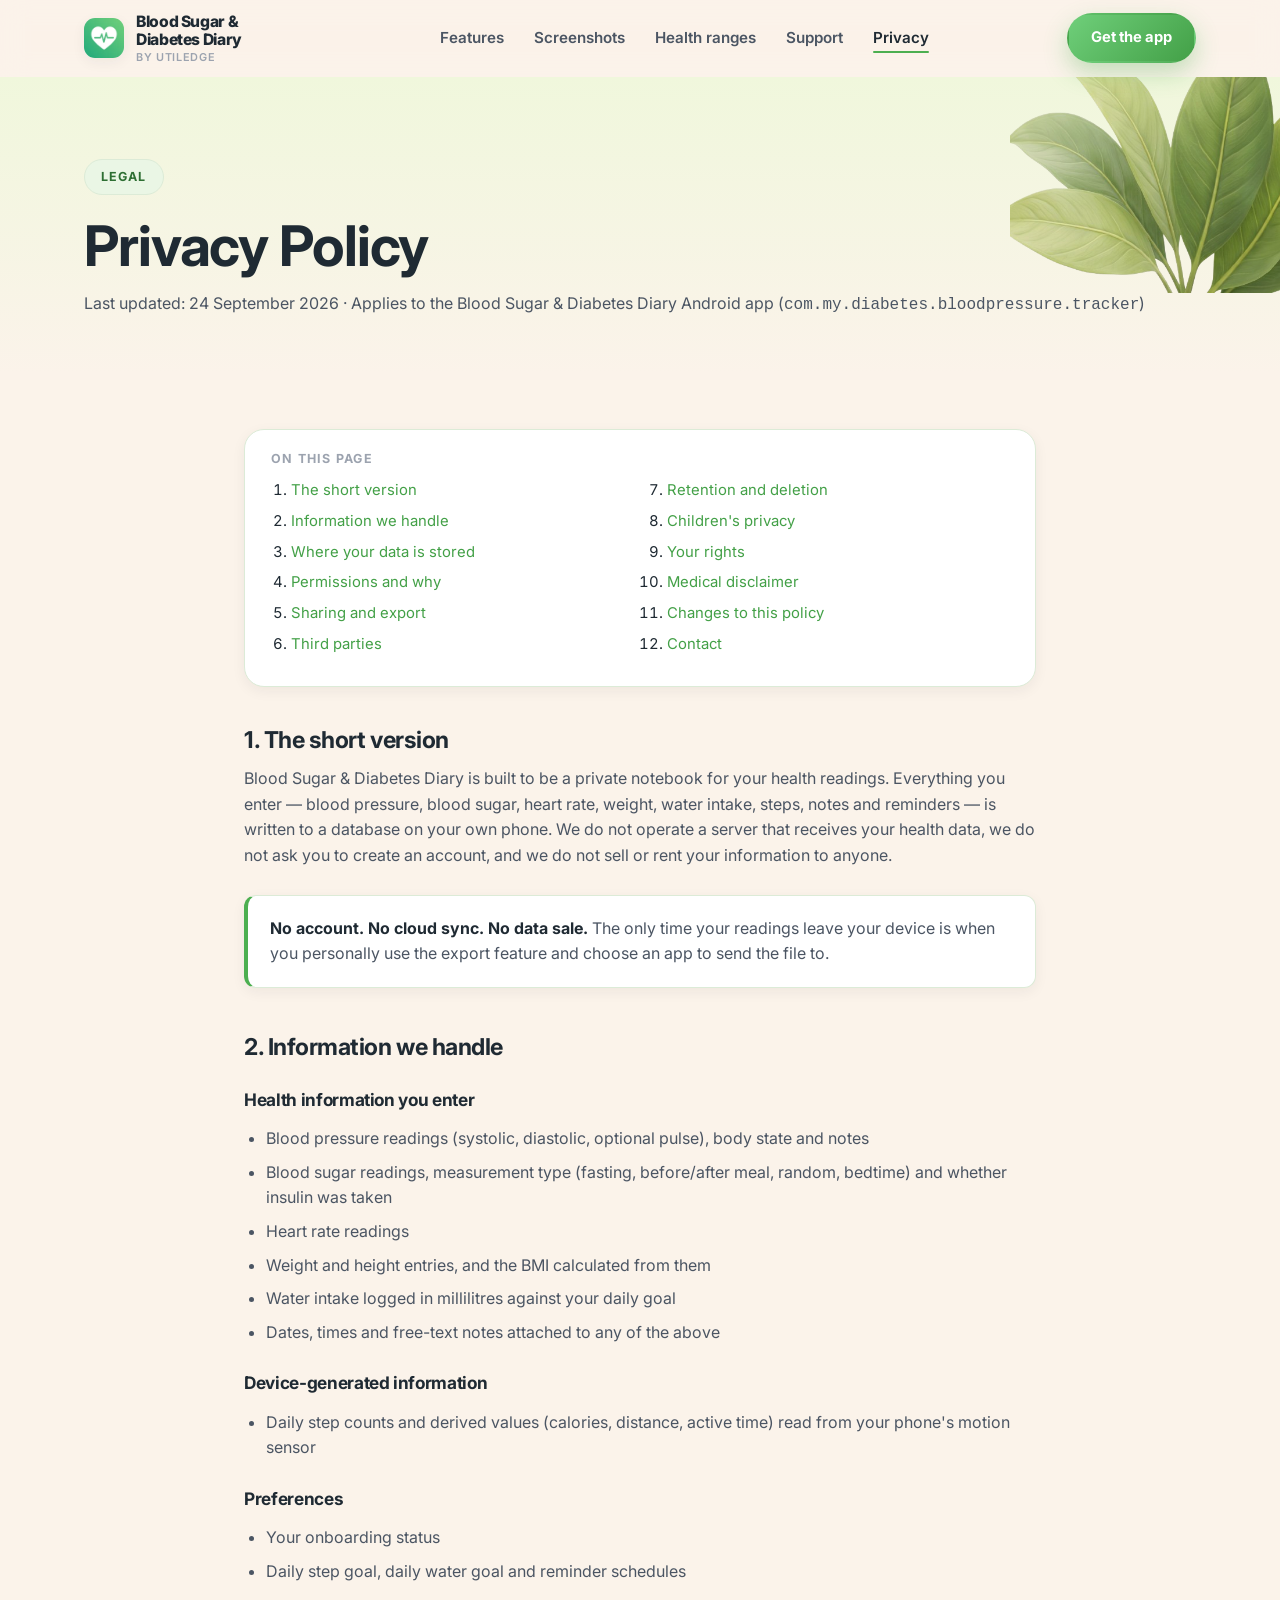
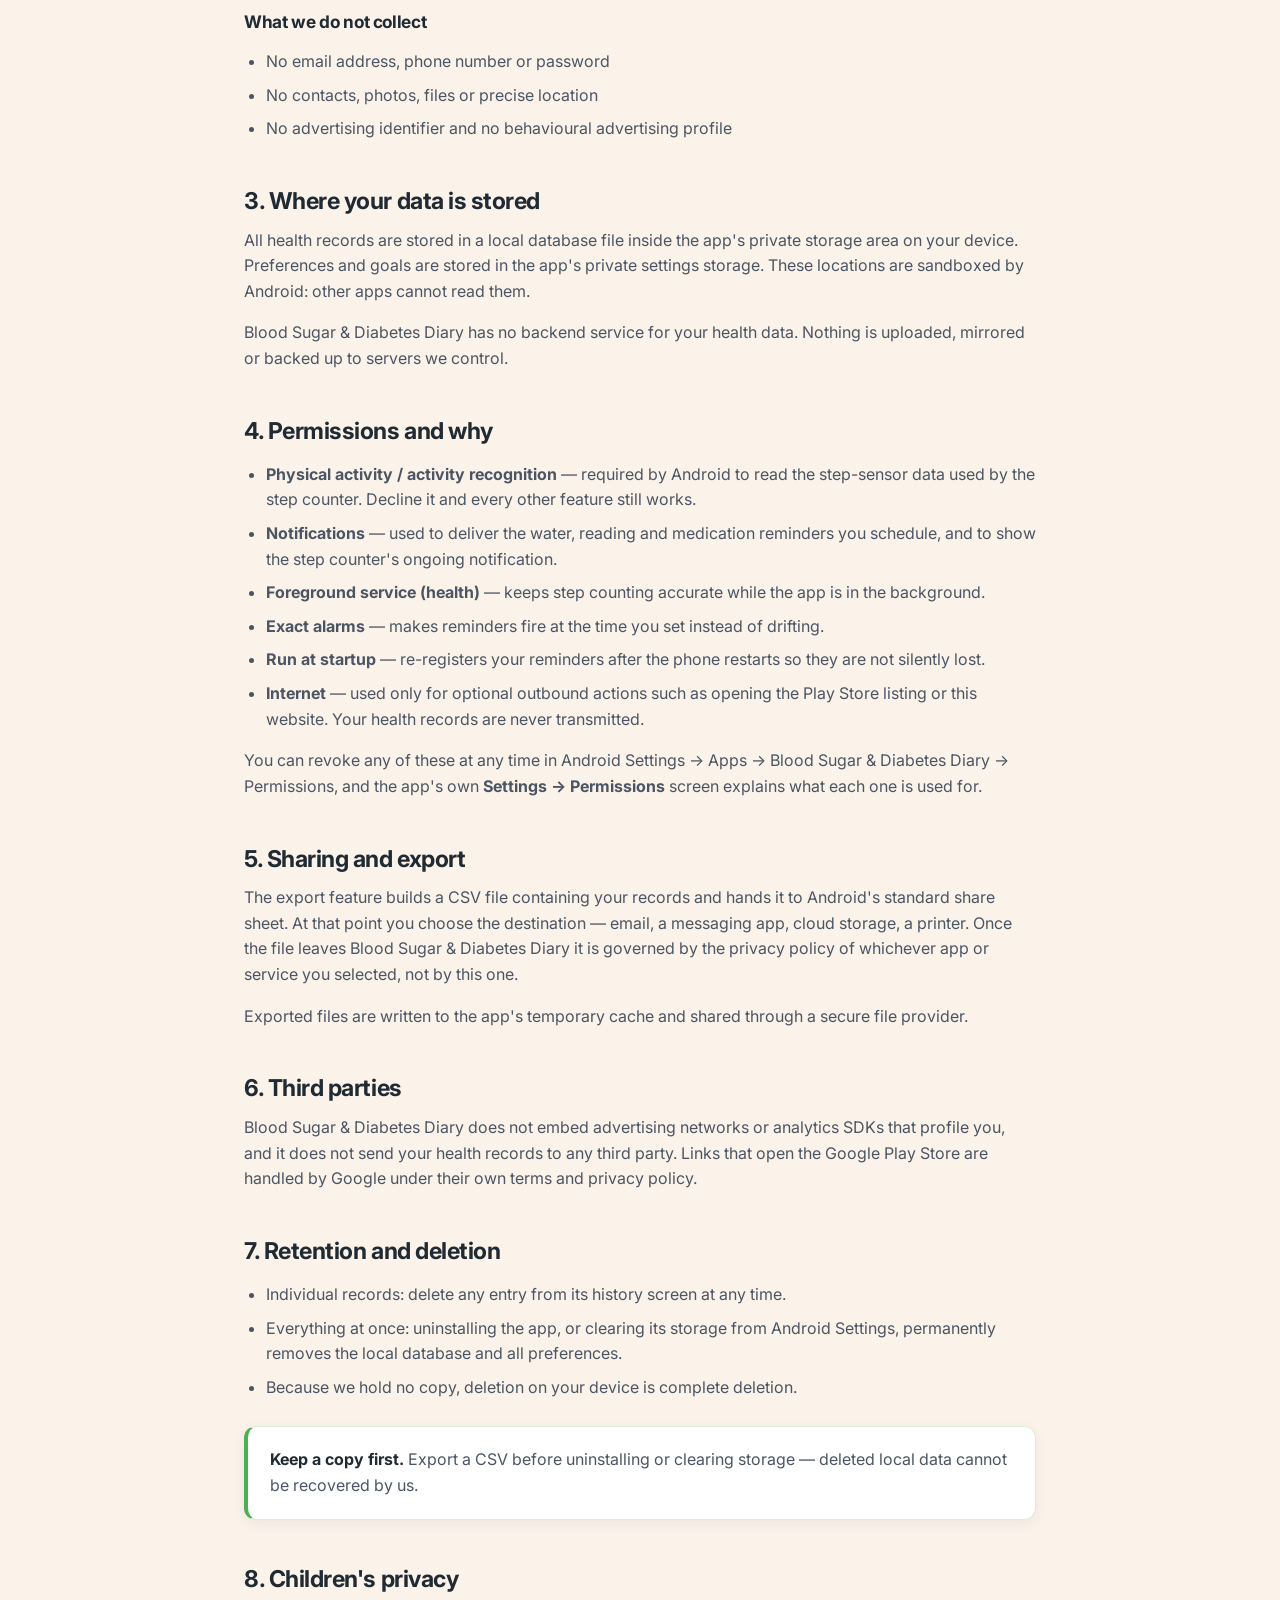
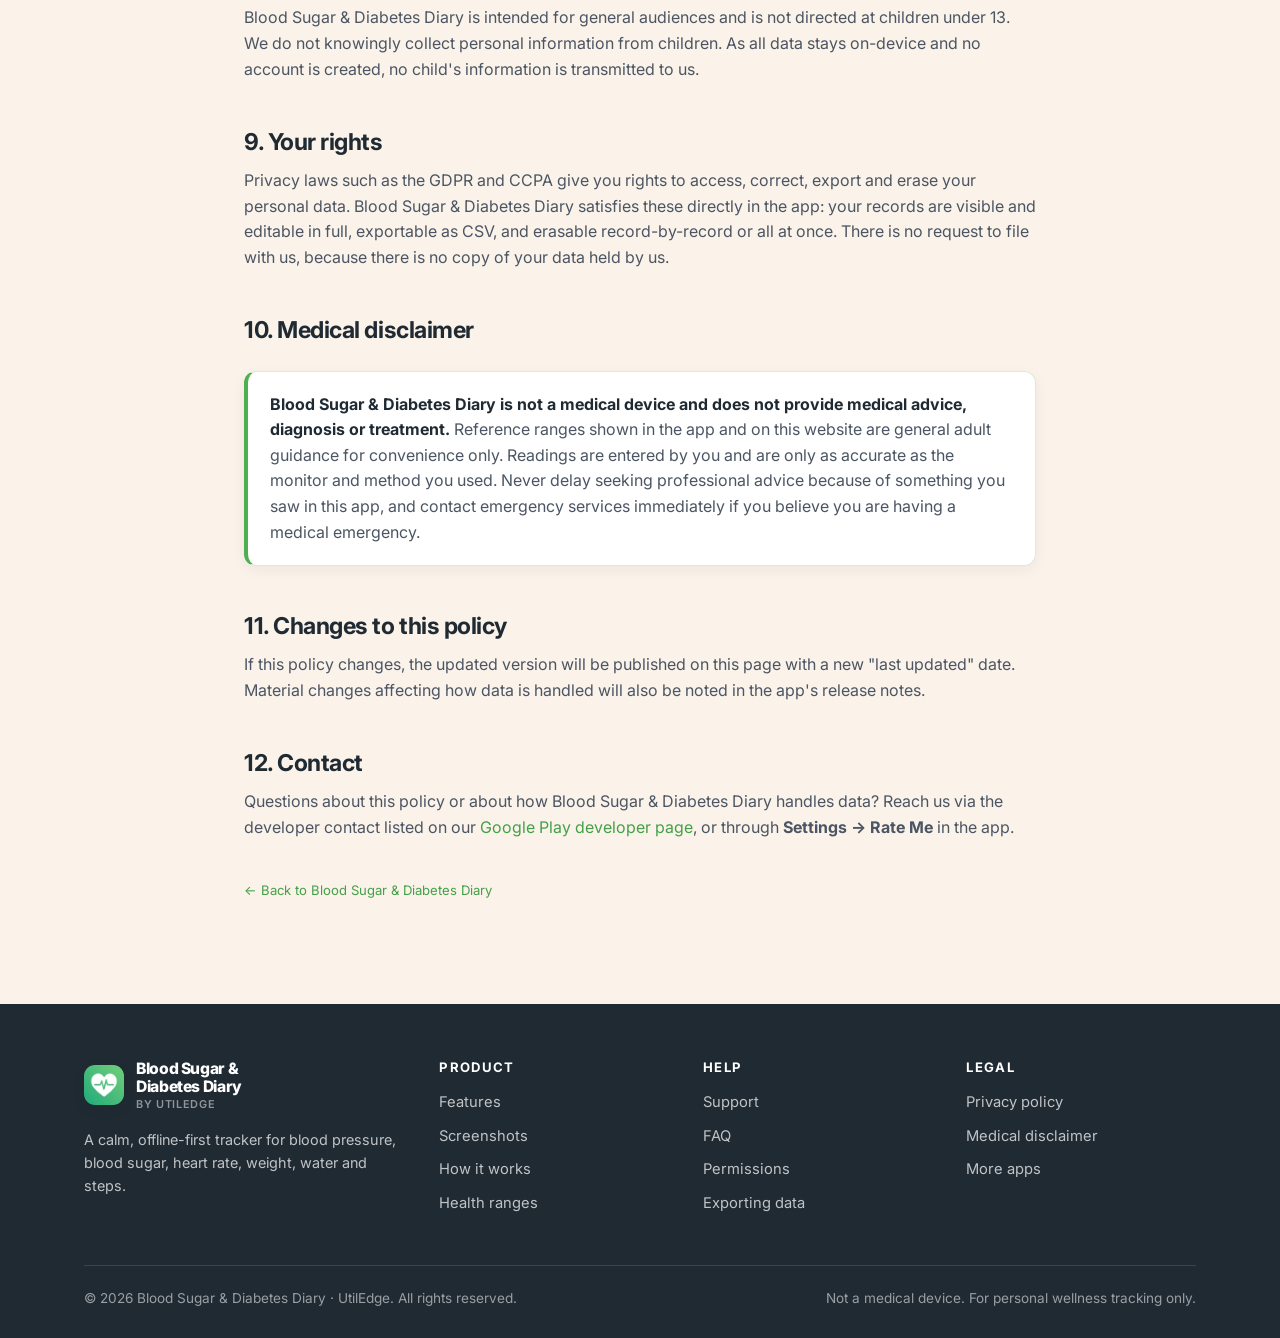
==== privacy.html @ 929bae98 "Rename to Blood Sugar & Diabetes Diary, use real app screenshots App name, package name and screensh" ====
<!DOCTYPE html>
<html lang="en">
<head>
<meta charset="utf-8">
<meta name="viewport" content="width=device-width, initial-scale=1">
<title>Privacy Policy — Blood Sugar &amp; Diabetes Diary</title>
<meta name="description" content="How Blood Sugar &amp; Diabetes Diary handles your health data: stored locally on your device, no account, no cloud sync, no data sale.">
<meta name="theme-color" content="#FBF3EA">
<link rel="icon" href="assets/img/icons/launcher.webp">
<link rel="apple-touch-icon" href="assets/img/icons/app_icon.png">
<link rel="preconnect" href="https://fonts.googleapis.com">
<link rel="preconnect" href="https://fonts.gstatic.com" crossorigin>
<link href="https://fonts.googleapis.com/css2?family=Inter:wght@400;500;600;700;800;900&amp;display=swap" rel="stylesheet">
<link rel="stylesheet" href="assets/css/style.css">
</head>
<body>

<a class="skip-link" href="#pp-summary">Skip to content</a>

<header class="site-header">
  <div class="wrap nav">
    <a class="brand" href="index.html">
      <img src="assets/img/icons/launcher.webp" alt="">
      <span class="brand-name">Blood Sugar &amp; Diabetes Diary<small>by UtilEdge</small></span>
    </a>

    <ul class="nav-links">
      <li><a href="index.html#features">Features</a></li>
      <li><a href="index.html#screens">Screenshots</a></li>
      <li><a href="index.html#ranges">Health ranges</a></li>
      <li><a href="index.html#support">Support</a></li>
      <li><a href="privacy.html" aria-current="page">Privacy</a></li>
    </ul>

    <div class="nav-cta">
      <a class="btn btn-primary btn-sm" href="index.html#get">Get the app</a>
      <button class="nav-toggle" aria-label="Menu" aria-expanded="false"><span></span></button>
    </div>
  </div>
</header>

<main>

<section class="page-head" id="top">
  <img class="hero-leaves" src="assets/img/icons/leaves.png" alt="">
  <div class="wrap">
    <span class="eyebrow">Legal</span>
    <h1>Privacy Policy</h1>
    <p>Last updated: 24 September 2026 · Applies to the Blood Sugar &amp; Diabetes Diary Android app
       (<code>com.my.diabetes.bloodpressure.tracker</code>)</p>
  </div>
</section>

<section style="padding-top:clamp(36px,5vw,56px);">
  <div class="wrap doc">

    <div class="toc">
      <h4>On this page</h4>
      <ol>
        <li><a href="#pp-summary">The short version</a></li>
        <li><a href="#pp-collect">Information we handle</a></li>
        <li><a href="#pp-storage">Where your data is stored</a></li>
        <li><a href="#pp-permissions">Permissions and why</a></li>
        <li><a href="#pp-sharing">Sharing and export</a></li>
        <li><a href="#pp-thirdparty">Third parties</a></li>
        <li><a href="#pp-retention">Retention and deletion</a></li>
        <li><a href="#pp-children">Children's privacy</a></li>
        <li><a href="#pp-rights">Your rights</a></li>
        <li><a href="#disclaimer">Medical disclaimer</a></li>
        <li><a href="#pp-changes">Changes to this policy</a></li>
        <li><a href="#pp-contact">Contact</a></li>
      </ol>
    </div>

    <h2 id="pp-summary">1. The short version</h2>
    <p>
      Blood Sugar &amp; Diabetes Diary is built to be a private notebook for your health readings. Everything you
      enter — blood pressure, blood sugar, heart rate, weight, water intake, steps, notes and
      reminders — is written to a database on your own phone. We do not operate a server that
      receives your health data, we do not ask you to create an account, and we do not sell or
      rent your information to anyone.
    </p>

    <div class="callout">
      <p><strong>No account. No cloud sync. No data sale.</strong> The only time your readings
      leave your device is when you personally use the export feature and choose an app to send
      the file to.</p>
    </div>

    <h2 id="pp-collect">2. Information we handle</h2>

    <h3>Health information you enter</h3>
    <ul>
      <li>Blood pressure readings (systolic, diastolic, optional pulse), body state and notes</li>
      <li>Blood sugar readings, measurement type (fasting, before/after meal, random, bedtime) and whether insulin was taken</li>
      <li>Heart rate readings</li>
      <li>Weight and height entries, and the BMI calculated from them</li>
      <li>Water intake logged in millilitres against your daily goal</li>
      <li>Dates, times and free-text notes attached to any of the above</li>
    </ul>

    <h3>Device-generated information</h3>
    <ul>
      <li>Daily step counts and derived values (calories, distance, active time) read from your phone's motion sensor</li>
    </ul>

    <h3>Preferences</h3>
    <ul>
      <li>Your onboarding status</li>
      <li>Daily step goal, daily water goal and reminder schedules</li>
    </ul>

    <h3>What we do not collect</h3>
    <ul>
      <li>No email address, phone number or password</li>
      <li>No contacts, photos, files or precise location</li>
      <li>No advertising identifier and no behavioural advertising profile</li>
    </ul>

    <h2 id="pp-storage">3. Where your data is stored</h2>
    <p>
      All health records are stored in a local database file inside the app's private storage area
      on your device. Preferences and goals are stored in the app's private settings storage. These
      locations are sandboxed by Android: other apps cannot read them.
    </p>
    <p>
      Blood Sugar &amp; Diabetes Diary has no backend service for your health data. Nothing is uploaded, mirrored or
      backed up to servers we control.
    </p>

    <h2 id="pp-permissions">4. Permissions and why</h2>
    <ul>
      <li><strong>Physical activity / activity recognition</strong> — required by Android to read the
          step-sensor data used by the step counter. Decline it and every other feature still works.</li>
      <li><strong>Notifications</strong> — used to deliver the water, reading and medication reminders
          you schedule, and to show the step counter's ongoing notification.</li>
      <li><strong>Foreground service (health)</strong> — keeps step counting accurate while the app is
          in the background.</li>
      <li><strong>Exact alarms</strong> — makes reminders fire at the time you set instead of drifting.</li>
      <li><strong>Run at startup</strong> — re-registers your reminders after the phone restarts so
          they are not silently lost.</li>
      <li><strong>Internet</strong> — used only for optional outbound actions such as opening the
          Play Store listing or this website. Your health records are never transmitted.</li>
    </ul>
    <p>
      You can revoke any of these at any time in Android Settings → Apps → Blood Sugar &amp; Diabetes Diary →
      Permissions, and the app's own <strong>Settings → Permissions</strong> screen explains what
      each one is used for.
    </p>

    <h2 id="pp-sharing">5. Sharing and export</h2>
    <p>
      The export feature builds a CSV file containing your records and hands it to Android's standard
      share sheet. At that point you choose the destination — email, a messaging app, cloud storage,
      a printer. Once the file leaves Blood Sugar &amp; Diabetes Diary it is governed by the privacy policy of whichever
      app or service you selected, not by this one.
    </p>
    <p>Exported files are written to the app's temporary cache and shared through a secure file provider.</p>

    <h2 id="pp-thirdparty">6. Third parties</h2>
    <p>
      Blood Sugar &amp; Diabetes Diary does not embed advertising networks or analytics SDKs that profile you, and it does
      not send your health records to any third party. Links that open the Google Play Store are
      handled by Google under their own terms and privacy policy.
    </p>

    <h2 id="pp-retention">7. Retention and deletion</h2>
    <ul>
      <li>Individual records: delete any entry from its history screen at any time.</li>
      <li>Everything at once: uninstalling the app, or clearing its storage from Android Settings,
          permanently removes the local database and all preferences.</li>
      <li>Because we hold no copy, deletion on your device is complete deletion.</li>
    </ul>
    <div class="callout">
      <p><strong>Keep a copy first.</strong> Export a CSV before uninstalling or clearing storage —
      deleted local data cannot be recovered by us.</p>
    </div>

    <h2 id="pp-children">8. Children's privacy</h2>
    <p>
      Blood Sugar &amp; Diabetes Diary is intended for general audiences and is not directed at children under 13. We do
      not knowingly collect personal information from children. As all data stays on-device and no
      account is created, no child's information is transmitted to us.
    </p>

    <h2 id="pp-rights">9. Your rights</h2>
    <p>
      Privacy laws such as the GDPR and CCPA give you rights to access, correct, export and erase
      your personal data. Blood Sugar &amp; Diabetes Diary satisfies these directly in the app: your records are visible
      and editable in full, exportable as CSV, and erasable record-by-record or all at once. There
      is no request to file with us, because there is no copy of your data held by us.
    </p>

    <h2 id="disclaimer">10. Medical disclaimer</h2>
    <div class="callout">
      <p>
        <strong>Blood Sugar &amp; Diabetes Diary is not a medical device and does not provide medical advice, diagnosis
        or treatment.</strong> Reference ranges shown in the app and on this website are general
        adult guidance for convenience only. Readings are entered by you and are only as accurate
        as the monitor and method you used. Never delay seeking professional advice because of
        something you saw in this app, and contact emergency services immediately if you believe
        you are having a medical emergency.
      </p>
    </div>

    <h2 id="pp-changes">11. Changes to this policy</h2>
    <p>
      If this policy changes, the updated version will be published on this page with a new "last
      updated" date. Material changes affecting how data is handled will also be noted in the app's
      release notes.
    </p>

    <h2 id="pp-contact">12. Contact</h2>
    <p>
      Questions about this policy or about how Blood Sugar &amp; Diabetes Diary handles data? Reach us via the developer
      contact listed on our
      <a href="https://play.google.com/store/apps/developer?id=UtilEdge" target="_blank" rel="noopener">Google Play developer page</a>,
      or through <strong>Settings → Rate Me</strong> in the app.
    </p>

    <p class="note-small" style="margin-top:40px;">
      <a href="index.html">← Back to Blood Sugar &amp; Diabetes Diary</a>
    </p>

  </div>
</section>

</main>

<footer class="site-footer">
  <div class="wrap">
    <div class="footer-grid">
      <div>
        <a class="brand" href="index.html">
          <img src="assets/img/icons/launcher.webp" alt="">
          <span class="brand-name">Blood Sugar &amp; Diabetes Diary<small>by UtilEdge</small></span>
        </a>
        <p class="footer-about">
          A calm, offline-first tracker for blood pressure, blood sugar, heart rate,
          weight, water and steps.
        </p>
      </div>

      <div>
        <h4>Product</h4>
        <ul>
          <li><a href="index.html#features">Features</a></li>
          <li><a href="index.html#screens">Screenshots</a></li>
          <li><a href="index.html#how">How it works</a></li>
          <li><a href="index.html#ranges">Health ranges</a></li>
        </ul>
      </div>

      <div>
        <h4>Help</h4>
        <ul>
          <li><a href="index.html#support">Support</a></li>
          <li><a href="index.html#faq">FAQ</a></li>
          <li><a href="index.html#permissions">Permissions</a></li>
          <li><a href="index.html#export">Exporting data</a></li>
        </ul>
      </div>

      <div>
        <h4>Legal</h4>
        <ul>
          <li><a href="privacy.html">Privacy policy</a></li>
          <li><a href="privacy.html#disclaimer">Medical disclaimer</a></li>
          <li><a href="https://play.google.com/store/apps/developer?id=UtilEdge" target="_blank" rel="noopener">More apps</a></li>
        </ul>
      </div>
    </div>

    <div class="footer-bottom">
      <span>© <span data-year>2026</span> Blood Sugar &amp; Diabetes Diary · UtilEdge. All rights reserved.</span>
      <span>Not a medical device. For personal wellness tracking only.</span>
    </div>
  </div>
</footer>

<a class="to-top" href="#top" aria-label="Back to top">↑</a>

<script src="assets/js/main.js"></script>
</body>
</html>
---- assets/css/style.css ----
/* =========================================================================
   Health Mate — website styles
   Palette mirrors the Android app (ui/theme/Color.kt + DashboardScreen.kt)
   ========================================================================= */

:root {
  /* Core app palette */
  --cream:          #FBF3EA;   /* DashBg — warm cream */
  --cream-deep:     #F6EADC;
  --green:          #4CAF50;   /* DashGreen */
  --green-dark:     #43A047;   /* DashGreenDark */
  --green-light:    #6FCF7A;   /* BpGradStart */
  --green-deep:     #2E6F33;
  --green-tint:     #EAF6E5;   /* ColGreenBg */
  --green-tint-2:   #E8F5E9;
  --green-border:   #DCEBD7;   /* MedicalBlueDivider */
  --hero-wash:      #F0F7DC;

  /* Text */
  --ink:            #1F2A33;   /* DashTextDark */
  --ink-soft:       #4B5563;   /* BpUpdateLabel */
  --muted:          #9CA3AF;   /* DashTextGrey */

  /* Surfaces */
  --white:          #FFFFFF;
  --card-shadow:    0 10px 30px rgba(76, 175, 80, .10);
  --card-shadow-sm: 0 4px 14px rgba(31, 42, 51, .06);

  /* Accent colours — straight from the dashboard cards */
  --orange:         #F5A623;
  --orange-bg:      #FCEEDD;
  --purple:         #7E57C2;
  --purple-bg:      #EFEAFB;
  --blue:           #2196F3;
  --blue-bg:        #E6F1FB;
  --red:            #E53935;
  --red-bg:         #FDECEC;
  --red-ink:        #C62828;
  --amber-pill:     #FBE3B0;

  --radius-sm: 12px;
  --radius:    20px;
  --radius-lg: 28px;
  --radius-pill: 999px;

  --maxw: 1160px;
  --gutter: 24px;
}

/* ---------- Reset ---------- */
*, *::before, *::after { box-sizing: border-box; }

html { scroll-behavior: smooth; -webkit-text-size-adjust: 100%; }

body {
  margin: 0;
  font-family: "Inter", -apple-system, BlinkMacSystemFont, "Segoe UI", Roboto,
               "Helvetica Neue", Arial, sans-serif;
  color: var(--ink);
  background: var(--cream);
  line-height: 1.6;
  font-size: 16px;
  overflow-x: hidden;
}

img { max-width: 100%; display: block; }
a { color: var(--green-dark); text-decoration: none; }
a:hover { color: var(--green-deep); }

h1, h2, h3, h4 { margin: 0 0 .5em; line-height: 1.2; font-weight: 700; letter-spacing: -.02em; }
h1 { font-size: clamp(2.1rem, 5.2vw, 3.5rem); }
h2 { font-size: clamp(1.7rem, 3.6vw, 2.5rem); }
h3 { font-size: 1.2rem; }
p  { margin: 0 0 1em; }

:focus-visible {
  outline: 3px solid var(--green);
  outline-offset: 3px;
  border-radius: 6px;
}

/* ---------- Layout helpers ---------- */
.wrap {
  width: 100%;
  max-width: var(--maxw);
  margin-inline: auto;
  padding-inline: var(--gutter);
}

section { padding: clamp(56px, 8vw, 104px) 0; }

.section-head { text-align: center; max-width: 680px; margin: 0 auto clamp(32px, 5vw, 56px); }
.section-head p { color: var(--ink-soft); font-size: 1.05rem; margin-bottom: 0; }

.eyebrow {
  display: inline-flex; align-items: center; gap: 8px;
  background: var(--green-tint);
  color: var(--green-deep);
  font-size: .78rem; font-weight: 700;
  letter-spacing: .09em; text-transform: uppercase;
  padding: 7px 16px; border-radius: var(--radius-pill);
  margin-bottom: 18px;
  border: 1px solid var(--green-border);
}

.lede { font-size: 1.12rem; color: var(--ink-soft); }

/* ---------- Buttons ---------- */
.btn {
  display: inline-flex; align-items: center; justify-content: center; gap: 10px;
  font-weight: 700; font-size: 1rem;
  padding: 15px 30px;
  border-radius: var(--radius-pill);
  border: 2px solid transparent;
  cursor: pointer;
  transition: transform .18s ease, box-shadow .18s ease, background .18s ease, color .18s ease;
  white-space: nowrap;
}
.btn-primary {
  background: linear-gradient(135deg, var(--green-light), var(--green-dark));
  color: #fff;
  box-shadow: 0 10px 24px rgba(76, 175, 80, .32);
}
.btn-primary:hover { transform: translateY(-2px); box-shadow: 0 14px 30px rgba(76,175,80,.4); color:#fff; }
.btn-ghost {
  background: var(--white);
  color: var(--green-dark);
  border-color: var(--green-border);
  box-shadow: var(--card-shadow-sm);
}
.btn-ghost:hover { transform: translateY(-2px); border-color: var(--green); color: var(--green-deep); }
.btn-sm { padding: 11px 22px; font-size: .92rem; }

/* ---------- Header ---------- */
.site-header {
  position: sticky; top: 0; z-index: 60;
  background: rgba(251, 243, 234, .86);
  backdrop-filter: saturate(160%) blur(14px);
  -webkit-backdrop-filter: saturate(160%) blur(14px);
  border-bottom: 1px solid transparent;
  transition: border-color .25s ease, box-shadow .25s ease;
}
.site-header.is-stuck {
  border-bottom-color: var(--green-border);
  box-shadow: 0 6px 20px rgba(31,42,51,.05);
}
.nav {
  display: flex; align-items: center; justify-content: space-between;
  gap: 20px; min-height: 76px;
}
.brand { display: inline-flex; align-items: center; gap: 12px; color: var(--ink); font-weight: 800; font-size: 1.16rem; letter-spacing: -.02em; }
.brand img { width: 40px; height: 40px; border-radius: 11px; box-shadow: var(--card-shadow-sm); }
.brand span small { display: block; font-size: .68rem; font-weight: 600; color: var(--muted); letter-spacing: .06em; text-transform: uppercase; }

.nav-links { display: flex; align-items: center; gap: 30px; list-style: none; margin: 0; padding: 0; }
.nav-links a { color: var(--ink-soft); font-weight: 600; font-size: .95rem; position: relative; }
.nav-links a::after {
  content: ""; position: absolute; left: 0; right: 100%; bottom: -6px; height: 2px;
  background: var(--green); border-radius: 2px; transition: right .22s ease;
}
.nav-links a:hover, .nav-links a[aria-current="page"] { color: var(--ink); }
.nav-links a:hover::after, .nav-links a[aria-current="page"]::after { right: 0; }

.nav-cta { display: flex; align-items: center; gap: 12px; }

.nav-toggle {
  display: none; background: var(--white); border: 1px solid var(--green-border);
  width: 44px; height: 44px; border-radius: 12px; cursor: pointer;
  align-items: center; justify-content: center;
}
.nav-toggle span { display: block; width: 19px; height: 2px; background: var(--ink); border-radius: 2px; position: relative; transition: background .2s; }
.nav-toggle span::before, .nav-toggle span::after {
  content: ""; position: absolute; left: 0; width: 19px; height: 2px; background: var(--ink);
  border-radius: 2px; transition: transform .22s ease, top .22s ease;
}
.nav-toggle span::before { top: -6px; }
.nav-toggle span::after  { top: 6px; }
.nav-toggle[aria-expanded="true"] span { background: transparent; }
.nav-toggle[aria-expanded="true"] span::before { top: 0; transform: rotate(45deg); }
.nav-toggle[aria-expanded="true"] span::after  { top: 0; transform: rotate(-45deg); }

/* ---------- Hero ---------- */
.hero {
  position: relative;
  padding-top: clamp(40px, 6vw, 72px);
  padding-bottom: clamp(56px, 8vw, 96px);
  background: linear-gradient(180deg, var(--hero-wash) 0%, var(--cream) 62%);
  overflow: hidden;
}
.hero::after {
  content: ""; position: absolute; inset: auto -12% -30% auto;
  width: 520px; height: 520px; border-radius: 50%;
  background: radial-gradient(circle at 30% 30%, rgba(111,207,122,.22), transparent 68%);
  pointer-events: none;
}
.hero-leaves {
  position: absolute; top: -34px; right: -48px; width: min(400px, 46vw);
  opacity: .92; pointer-events: none; user-select: none;
}
.hero-grid {
  position: relative; z-index: 2;
  display: grid; grid-template-columns: 1.05fr .95fr; gap: clamp(28px, 5vw, 64px);
  align-items: center;
}
.hero h1 { margin-bottom: .35em; }
.hero h1 .accent { color: var(--green-dark); }
.hero-actions { display: flex; flex-wrap: wrap; gap: 14px; margin: 28px 0 24px; }

.hero-points { list-style: none; margin: 0; padding: 0; display: flex; flex-wrap: wrap; gap: 10px 22px; }
.hero-points li { display: flex; align-items: center; gap: 8px; font-size: .93rem; font-weight: 600; color: var(--ink-soft); }
.hero-points li::before {
  content: "✓"; display: grid; place-items: center;
  width: 20px; height: 20px; border-radius: 50%;
  background: var(--green-tint); color: var(--green-dark); font-size: .72rem; font-weight: 900;
}

.hero-stats { display: flex; gap: 30px; margin-top: 34px; flex-wrap: wrap; }
.hero-stats .stat strong { display: block; font-size: 1.7rem; color: var(--green-dark); letter-spacing: -.03em; }
.hero-stats .stat span { font-size: .84rem; color: var(--muted); font-weight: 600; }

/* ---------- Phone frame ---------- */
.phone {
  position: relative; width: 100%; max-width: 310px; margin-inline: auto;
  background: #10161b;
  border-radius: 42px;
  padding: 10px;
  box-shadow: 0 30px 60px rgba(31, 42, 51, .22), 0 0 0 2px rgba(255,255,255,.55) inset;
}
.phone::before {
  content: ""; position: absolute; top: 18px; left: 50%; transform: translateX(-50%);
  width: 92px; height: 7px; border-radius: 99px; background: rgba(255,255,255,.22); z-index: 3;
}
.phone img { width: 100%; border-radius: 33px; display: block; }

.phone-hero { transform: rotate(-1.4deg); }
.phone-float { animation: floaty 6.5s ease-in-out infinite; }
@keyframes floaty {
  0%, 100% { transform: rotate(-1.4deg) translateY(0); }
  50%      { transform: rotate(-1.4deg) translateY(-14px); }
}

.hero-badge {
  position: absolute; z-index: 5;
  background: var(--white);
  border: 1px solid var(--green-border);
  border-radius: 16px;
  padding: 11px 15px;
  box-shadow: var(--card-shadow);
  display: flex; align-items: center; gap: 10px;
}
.hero-badge img { width: 30px; height: 30px; object-fit: contain; }
.hero-badge b { display: block; font-size: .95rem; line-height: 1.1; }
.hero-badge small { color: var(--muted); font-size: .72rem; font-weight: 600; }
.badge-bp    { top: 16%;  left: -26px; }
.badge-steps { bottom: 16%; right: -22px; }

/* ---------- Feature grid (mirrors the app's dashboard cards) ---------- */
.feature-grid {
  display: grid;
  grid-template-columns: repeat(auto-fit, minmax(255px, 1fr));
  gap: 22px;
}
.f-card {
  background: var(--white);
  border: 1px solid var(--green-border);
  border-radius: var(--radius);
  padding: 26px 24px;
  box-shadow: var(--card-shadow-sm);
  transition: transform .22s ease, box-shadow .22s ease, border-color .22s ease;
  position: relative; overflow: hidden;
}
.f-card::after {
  content: ""; position: absolute; inset: auto -40px -60px auto;
  width: 150px; height: 150px; border-radius: 50%;
  background: var(--tint, var(--green-tint)); opacity: .5;
  transition: transform .3s ease;
}
.f-card:hover { transform: translateY(-6px); box-shadow: var(--card-shadow); border-color: var(--accent, var(--green)); }
.f-card:hover::after { transform: scale(1.18); }
.f-card > * { position: relative; z-index: 1; }
.f-icon {
  width: 56px; height: 56px; border-radius: 17px;
  background: var(--tint, var(--green-tint));
  display: grid; place-items: center; margin-bottom: 18px;
}
.f-icon img { width: 34px; height: 34px; object-fit: contain; }
.f-card h3 { margin-bottom: .4em; }
.f-card p { color: var(--ink-soft); font-size: .95rem; margin-bottom: 0; }
.f-tag {
  display: inline-block; margin-top: 14px;
  font-size: .74rem; font-weight: 800; letter-spacing: .06em; text-transform: uppercase;
  color: var(--accent, var(--green-dark));
  background: var(--tint, var(--green-tint));
  padding: 5px 12px; border-radius: var(--radius-pill);
}

/* card accent variants */
.t-green  { --tint: var(--green-tint);  --accent: var(--green-dark); }
.t-red    { --tint: var(--red-bg);      --accent: var(--red-ink); }
.t-orange { --tint: var(--orange-bg);   --accent: #C77C10; }
.t-purple { --tint: var(--purple-bg);   --accent: var(--purple); }
.t-blue   { --tint: var(--blue-bg);     --accent: #1668B3; }
.t-amber  { --tint: var(--amber-pill);  --accent: #9A6B14; }

/* ---------- Screens showcase ----------
   The source screenshots come off two different devices (720x1640 and
   1080x2400), so letting each frame size itself made the phones different
   heights and pushed the captions out of line. Every frame is therefore
   locked to one aspect ratio and the image is cropped to fill it — the
   bottoms of the phones and the caption baselines then line up exactly.   */
.screens { background: linear-gradient(180deg, var(--cream) 0%, var(--cream-deep) 100%); }
.screens .wrap { max-width: 1240px; }

/* Flex rather than grid: when the row count does not divide evenly (3 across
   leaves 2 over) the leftover row stays centred instead of hanging to the left. */
.screens-grid {
  display: flex;
  flex-wrap: wrap;
  justify-content: center;
  align-items: flex-start;
  gap: 24px;
}

.screen-item {
  margin: 0;
  text-align: center;
  flex: 0 1 calc((100% - 3 * 24px) / 4);
  max-width: 250px;
}

/* One ratio for every frame, so every frame is the same height. */
.phone-fixed { max-width: none; width: 100%; }
.phone-fixed img {
  aspect-ratio: 1080 / 2400;
  object-fit: cover;
  object-position: top center;
}

/* At thumbnail width the full-size bezel radius looks oversized, so scale the
   frame chrome with it. */
.phone-fixed { padding: 7px; border-radius: 30px; }
.phone-fixed img { border-radius: 23px; }
.phone-fixed::before { top: 13px; width: 62px; height: 5px; }

/* Reserve both caption lines so a one-line title cannot shift its neighbours. */
.screen-item figcaption { margin-top: 18px; }
.screen-item h4 {
  margin: 0 0 3px;
  font-size: 1rem;
  min-height: 1.2em;
}
.screen-item p {
  color: var(--muted);
  font-size: .85rem;
  margin: 0;
  min-height: 2.6em;
}

/* ---------- Split / how-it-works ---------- */
.split { display: grid; grid-template-columns: 1fr 1fr; gap: clamp(30px, 5vw, 70px); align-items: center; }
.split.reverse .split-media { order: 2; }

.steps { list-style: none; margin: 0; padding: 0; counter-reset: step; }
.steps li {
  counter-increment: step;
  position: relative; padding-left: 62px; margin-bottom: 30px;
}
.steps li:last-child { margin-bottom: 0; }
.steps li::before {
  content: counter(step);
  position: absolute; left: 0; top: 0;
  width: 42px; height: 42px; border-radius: 14px;
  background: linear-gradient(135deg, var(--green-light), var(--green-dark));
  color: #fff; font-weight: 800; display: grid; place-items: center;
  box-shadow: 0 8px 18px rgba(76,175,80,.28);
}
.steps li::after {
  content: ""; position: absolute; left: 21px; top: 50px; bottom: -30px;
  width: 2px; background: var(--green-border);
}
.steps li:last-child::after { display: none; }
.steps h3 { margin-bottom: .25em; font-size: 1.08rem; }
.steps p { color: var(--ink-soft); font-size: .95rem; margin: 0; }

/* ---------- Ranges table ---------- */
.range-grid { display: grid; grid-template-columns: repeat(auto-fit, minmax(270px, 1fr)); gap: 22px; }
.range-card {
  background: var(--white); border: 1px solid var(--green-border);
  border-radius: var(--radius); padding: 26px 24px; box-shadow: var(--card-shadow-sm);
}
.range-card h3 { display: flex; align-items: center; gap: 10px; }
.range-card h3 img { width: 26px; height: 26px; object-fit: contain; }
.range-card table { width: 100%; border-collapse: collapse; font-size: .92rem; margin-top: 10px; }
.range-card th, .range-card td { text-align: left; padding: 9px 0; border-bottom: 1px solid var(--green-border); }
.range-card th { color: var(--muted); font-weight: 700; font-size: .78rem; text-transform: uppercase; letter-spacing: .06em; }
.range-card tr:last-child td { border-bottom: 0; }
.range-card td:last-child { text-align: right; font-weight: 700; color: var(--ink); }
.dot { display: inline-block; width: 9px; height: 9px; border-radius: 50%; margin-right: 8px; vertical-align: middle; }
.dot-green  { background: var(--green); }
.dot-amber  { background: var(--orange); }
.dot-red    { background: var(--red); }
.dot-blue   { background: var(--blue); }
.note-small { font-size: .82rem; color: var(--muted); margin: 14px 0 0; }

/* ---------- Privacy band ---------- */
.band {
  background: linear-gradient(135deg, var(--green-deep), var(--green-dark) 55%, var(--green) 100%);
  color: #fff; border-radius: var(--radius-lg);
  padding: clamp(34px, 5vw, 60px);
  box-shadow: 0 24px 50px rgba(46,111,51,.28);
  position: relative; overflow: hidden;
}
.band::before {
  content: ""; position: absolute; inset: -40% -20% auto auto; width: 460px; height: 460px;
  border-radius: 50%; background: rgba(255,255,255,.08);
}
.band > * { position: relative; z-index: 1; }
.band h2 { color: #fff; }
.band p { color: rgba(255,255,255,.88); }
.band .eyebrow { background: rgba(255,255,255,.16); color: #fff; border-color: rgba(255,255,255,.28); }
.band-points { display: grid; grid-template-columns: repeat(auto-fit, minmax(220px, 1fr)); gap: 22px; margin-top: 34px; }
.band-points div { background: rgba(255,255,255,.1); border: 1px solid rgba(255,255,255,.18); border-radius: var(--radius-sm); padding: 20px; }
.band-points h3 { color: #fff; font-size: 1rem; margin-bottom: .3em; }
.band-points p { font-size: .9rem; margin: 0; }

/* ---------- FAQ ---------- */
.faq { max-width: 820px; margin-inline: auto; }
.faq details {
  background: var(--white); border: 1px solid var(--green-border);
  border-radius: var(--radius-sm); margin-bottom: 14px; overflow: hidden;
  box-shadow: var(--card-shadow-sm);
}
.faq summary {
  cursor: pointer; padding: 20px 54px 20px 22px; font-weight: 700; position: relative;
  list-style: none;
}
.faq summary::-webkit-details-marker { display: none; }
.faq summary::after {
  content: "+"; position: absolute; right: 22px; top: 50%; transform: translateY(-50%);
  width: 26px; height: 26px; border-radius: 50%; background: var(--green-tint);
  color: var(--green-dark); display: grid; place-items: center; font-size: 1.1rem; font-weight: 800;
  transition: transform .2s ease;
}
.faq details[open] summary::after { content: "−"; transform: translateY(-50%) rotate(180deg); }
.faq details p { padding: 0 22px 20px; color: var(--ink-soft); margin: 0; font-size: .96rem; }

/* ---------- Final CTA ---------- */
.cta-final { text-align: center; }
.cta-final .inner {
  background: var(--white); border: 1px solid var(--green-border);
  border-radius: var(--radius-lg); padding: clamp(36px, 6vw, 68px);
  box-shadow: var(--card-shadow); position: relative; overflow: hidden;
}
.cta-final .inner::before {
  content: ""; position: absolute; inset: auto auto -120px -80px; width: 320px; height: 320px;
  border-radius: 50%; background: var(--green-tint); opacity: .7;
}
.cta-final .inner > * { position: relative; z-index: 1; }
.cta-final img.mark { width: 80px; height: 80px; border-radius: 22px; margin: 0 auto 20px; box-shadow: var(--card-shadow); }
.cta-final .hero-actions { justify-content: center; }

/* ---------- Footer ---------- */
.site-footer {
  background: var(--ink); color: rgba(255,255,255,.72);
  padding: 56px 0 30px; font-size: .92rem;
}
.footer-grid { display: grid; grid-template-columns: 1.4fr 1fr 1fr 1fr; gap: 34px; }
.site-footer h4 { color: #fff; font-size: .82rem; letter-spacing: .1em; text-transform: uppercase; margin-bottom: 16px; }
.site-footer ul { list-style: none; margin: 0; padding: 0; }
.site-footer li { margin-bottom: 10px; }
.site-footer a { color: rgba(255,255,255,.72); }
.site-footer a:hover { color: var(--green-light); }
.site-footer .brand { color: #fff; }
.site-footer .brand span small { color: rgba(255,255,255,.5); }
.footer-about { max-width: 320px; margin-top: 16px; font-size: .9rem; }
.footer-bottom {
  margin-top: 40px; padding-top: 22px; border-top: 1px solid rgba(255,255,255,.12);
  display: flex; justify-content: space-between; gap: 16px; flex-wrap: wrap;
  font-size: .85rem; color: rgba(255,255,255,.55);
}

/* ---------- Legal / doc pages ---------- */
.page-head {
  background: linear-gradient(180deg, var(--hero-wash), var(--cream));
  padding: clamp(46px, 7vw, 82px) 0 clamp(34px, 5vw, 54px);
  position: relative; overflow: hidden;
}
.page-head .hero-leaves { top: -40px; right: -60px; width: min(330px, 40vw); }
.page-head h1 { margin-bottom: .2em; }
.page-head p { color: var(--ink-soft); margin: 0; }

.doc { max-width: 840px; margin-inline: auto; }
.doc h2 { font-size: 1.45rem; margin-top: 2em; }
.doc h2:first-of-type { margin-top: 0; }
.doc h3 { font-size: 1.08rem; margin-top: 1.6em; }
.doc ul { padding-left: 22px; color: var(--ink-soft); }
.doc li { margin-bottom: 8px; }
.doc p { color: var(--ink-soft); }
.doc .callout {
  background: var(--white); border: 1px solid var(--green-border); border-left: 4px solid var(--green);
  border-radius: var(--radius-sm); padding: 20px 22px; box-shadow: var(--card-shadow-sm);
  margin: 26px 0;
}
.doc .callout p:last-child { margin-bottom: 0; }
.doc .callout strong { color: var(--ink); }

.toc {
  background: var(--white); border: 1px solid var(--green-border); border-radius: var(--radius);
  padding: 22px 26px; box-shadow: var(--card-shadow-sm); margin-bottom: 40px;
}
.toc h4 { margin: 0 0 12px; font-size: .78rem; letter-spacing: .1em; text-transform: uppercase; color: var(--muted); }
.toc ol { margin: 0; padding-left: 20px; columns: 2; column-gap: 34px; }
.toc li { margin-bottom: 7px; font-size: .93rem; }

/* ---------- Support page ---------- */
.support-grid { display: grid; grid-template-columns: repeat(auto-fit, minmax(260px, 1fr)); gap: 22px; }

/* ---------- Reveal on scroll ---------- */
.reveal { opacity: 0; transform: translateY(22px); transition: opacity .6s ease, transform .6s ease; }
.reveal.in { opacity: 1; transform: none; }
@media (prefers-reduced-motion: reduce) {
  .reveal { opacity: 1; transform: none; transition: none; }
  .phone-float { animation: none; }
  html { scroll-behavior: auto; }
}

/* ---------- Responsive ---------- */
@media (max-width: 1100px) {
  .screens .wrap { max-width: 840px; }
  .screens-grid { gap: 26px; }
  .screen-item { flex-basis: calc((100% - 2 * 26px) / 3); }
}

@media (max-width: 680px) {
  .screens-grid { gap: 18px; }
  .screen-item { flex-basis: calc((100% - 18px) / 2); max-width: none; }
  .screen-item h4 { font-size: .92rem; }
  .screen-item p  { font-size: .78rem; }
}

@media (max-width: 980px) {
  .hero-grid { grid-template-columns: 1fr; text-align: center; }
  .hero-actions, .hero-points, .hero-stats { justify-content: center; }
  .hero-media { order: -1; }
  .hero-leaves { width: min(280px, 55vw); opacity: .7; }
  .split { grid-template-columns: 1fr; }
  .split.reverse .split-media { order: 0; }
  .footer-grid { grid-template-columns: 1fr 1fr; }
  .toc ol { columns: 1; }
}

@media (max-width: 760px) {
  :root { --gutter: 18px; }
  .nav-toggle { display: inline-flex; }
  .nav-links {
    position: absolute; top: 76px; left: 0; right: 0;
    flex-direction: column; align-items: stretch; gap: 0;
    background: var(--white);
    border-top: 1px solid var(--green-border);
    border-bottom: 1px solid var(--green-border);
    box-shadow: 0 16px 30px rgba(31,42,51,.08);
    padding: 8px 18px 16px;
    display: none;
  }
  .nav-links.open { display: flex; }
  .nav-links li { border-bottom: 1px solid var(--green-border); }
  .nav-links li:last-child { border-bottom: 0; }
  .nav-links a { display: block; padding: 15px 2px; font-size: 1rem; }
  .nav-links a::after { display: none; }
  .nav-cta .btn { display: none; }
  .badge-bp { left: -6px; }
  .badge-steps { right: -6px; }
  .hero-stats { gap: 22px; }
  .footer-grid { grid-template-columns: 1fr; }
}

/* =========================================================================
   Single-page additions
   Everything now lives in index.html, so anchored sections must clear the
   sticky header and the page needs its own way back to the top.
   ========================================================================= */

/* Sticky-header offset for every in-page jump target. */
section[id],
.doc h2[id],
.f-card[id],
.range-card[id] { scroll-margin-top: 96px; }

/* Skip link — visible only when focused by keyboard. */
.skip-link {
  position: absolute; left: -9999px; top: 0; z-index: 100;
  background: var(--green-dark); color: #fff;
  padding: 12px 20px; border-radius: 0 0 var(--radius-sm) 0;
  font-weight: 700;
}
.skip-link:focus { left: 0; color: #fff; }

/* Back-to-top button. */
.to-top {
  position: fixed; right: 22px; bottom: 22px; z-index: 55;
  width: 48px; height: 48px; border-radius: 50%;
  display: grid; place-items: center;
  background: var(--white); color: var(--green-dark);
  border: 1px solid var(--green-border);
  box-shadow: var(--card-shadow);
  font-size: 1.15rem; font-weight: 800; line-height: 1;
  opacity: 0; visibility: hidden; transform: translateY(12px);
  transition: opacity .25s ease, transform .25s ease, visibility .25s;
}
.to-top.show { opacity: 1; visibility: visible; transform: none; }
.to-top:hover { background: var(--green); color: #fff; border-color: var(--green); }

/* The privacy policy now sits inside a section, so its inner headings must not
   inherit the centred section-head treatment. */
#privacy-policy .doc h2 { text-align: left; }

/* Permissions table heading inside the support section. */
#permissions h3 { margin-bottom: .6em; }

@media (max-width: 760px) {
  section[id] { scroll-margin-top: 84px; }
  .to-top { right: 14px; bottom: 14px; width: 44px; height: 44px; }
}

/* ---------- Brand lockup ----------
   "Blood Sugar & Diabetes Diary" is far longer than a one-word product name,
   so the header lockup wraps to two tight lines instead of squeezing the nav. */
.brand-name {
  font-size: .98rem;
  line-height: 1.15;
  max-width: 15ch;
  display: block;
}
.brand-name small { margin-top: 2px; }

@media (max-width: 1180px) {
  .nav-links { gap: 22px; }
  .nav-links a { font-size: .9rem; }
}

@media (max-width: 1040px) {
  .brand-name { max-width: 12ch; font-size: .9rem; }
  .nav-links { gap: 16px; }
}

@media (max-width: 760px) {
  .brand-name { max-width: none; font-size: .95rem; }
}
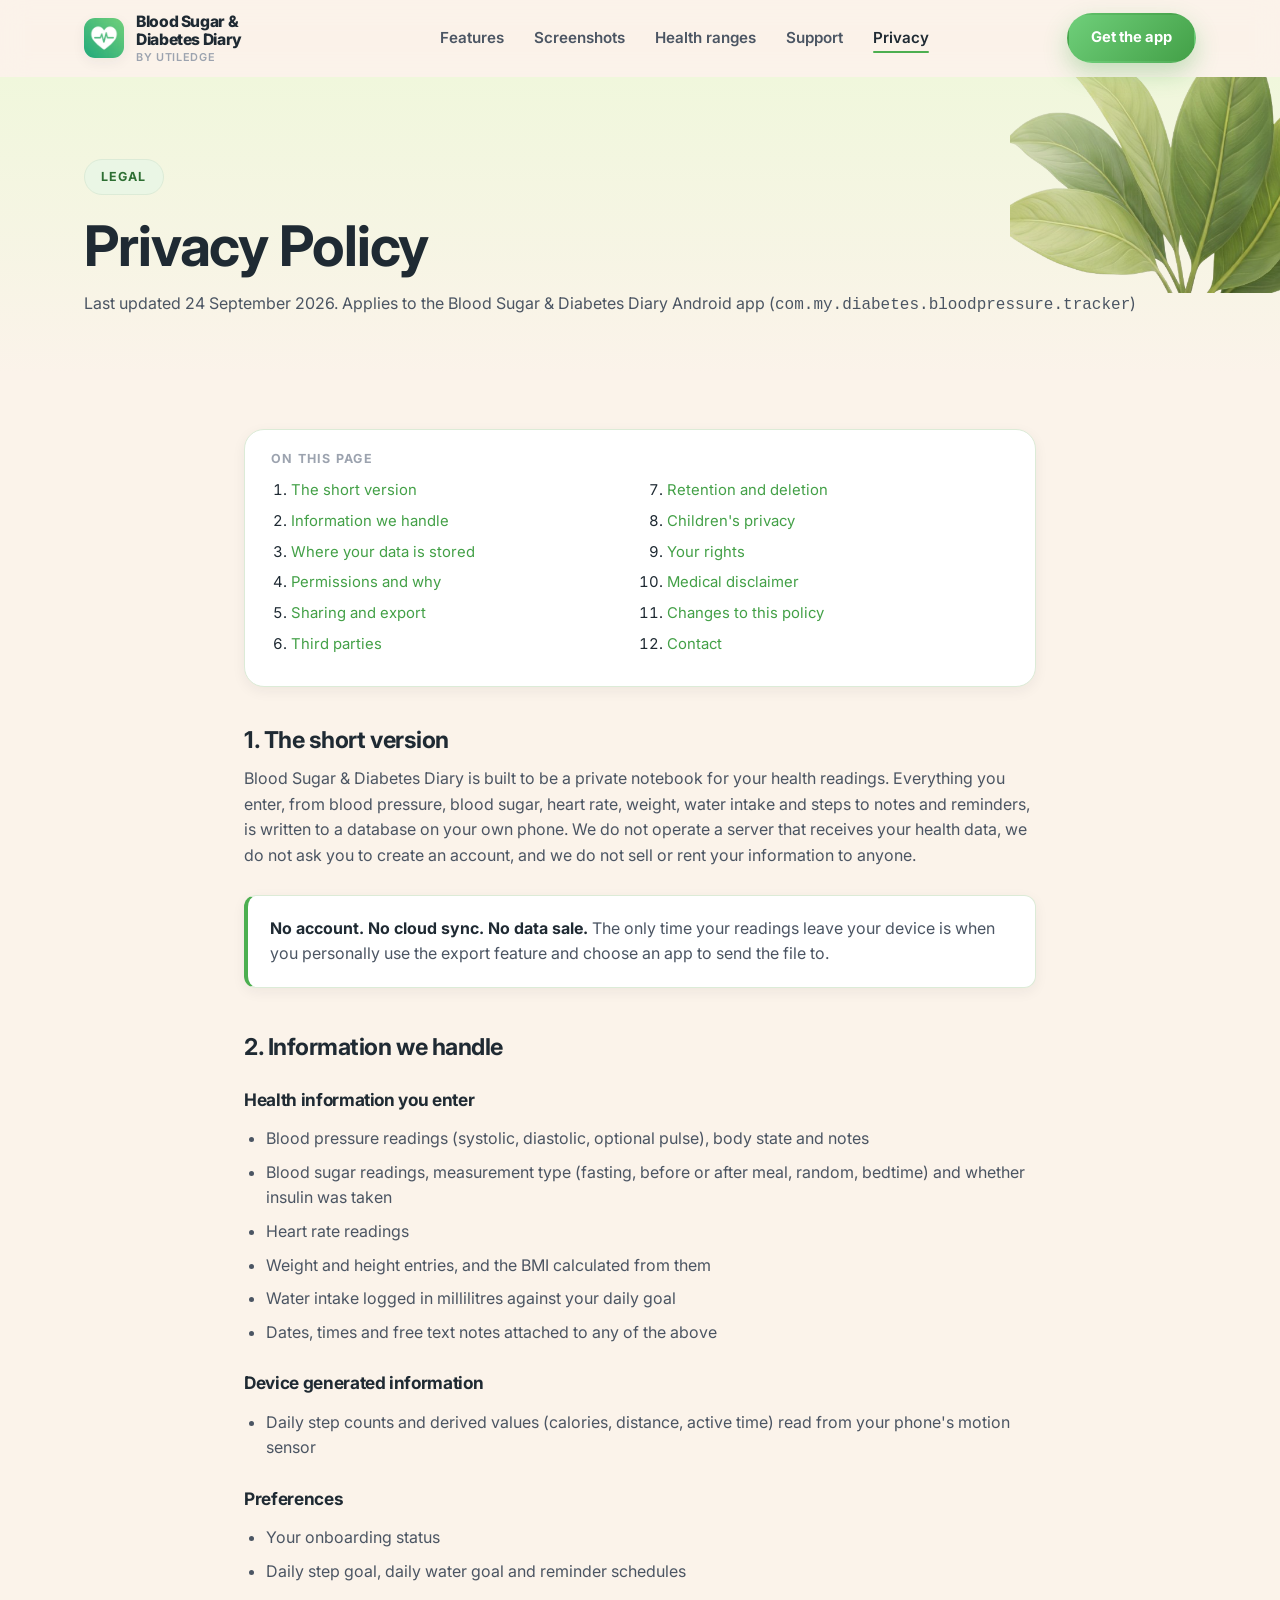
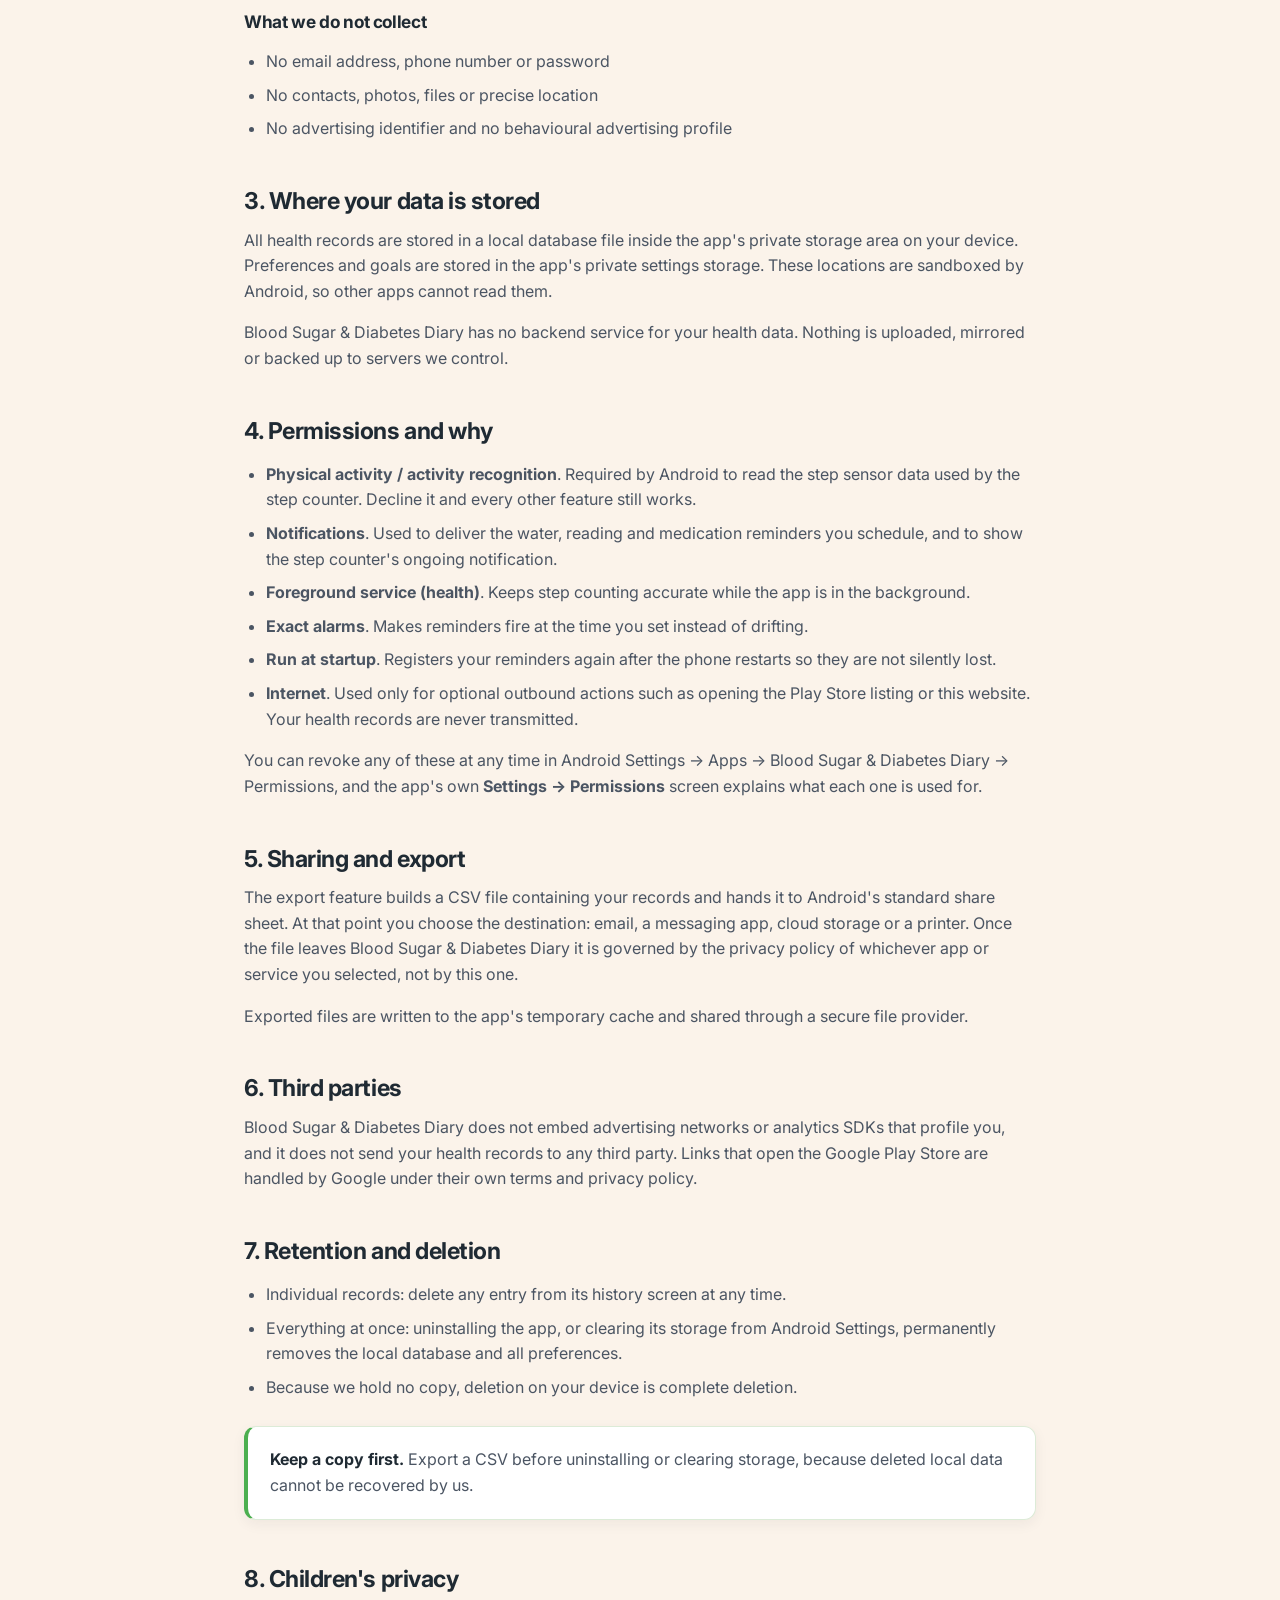
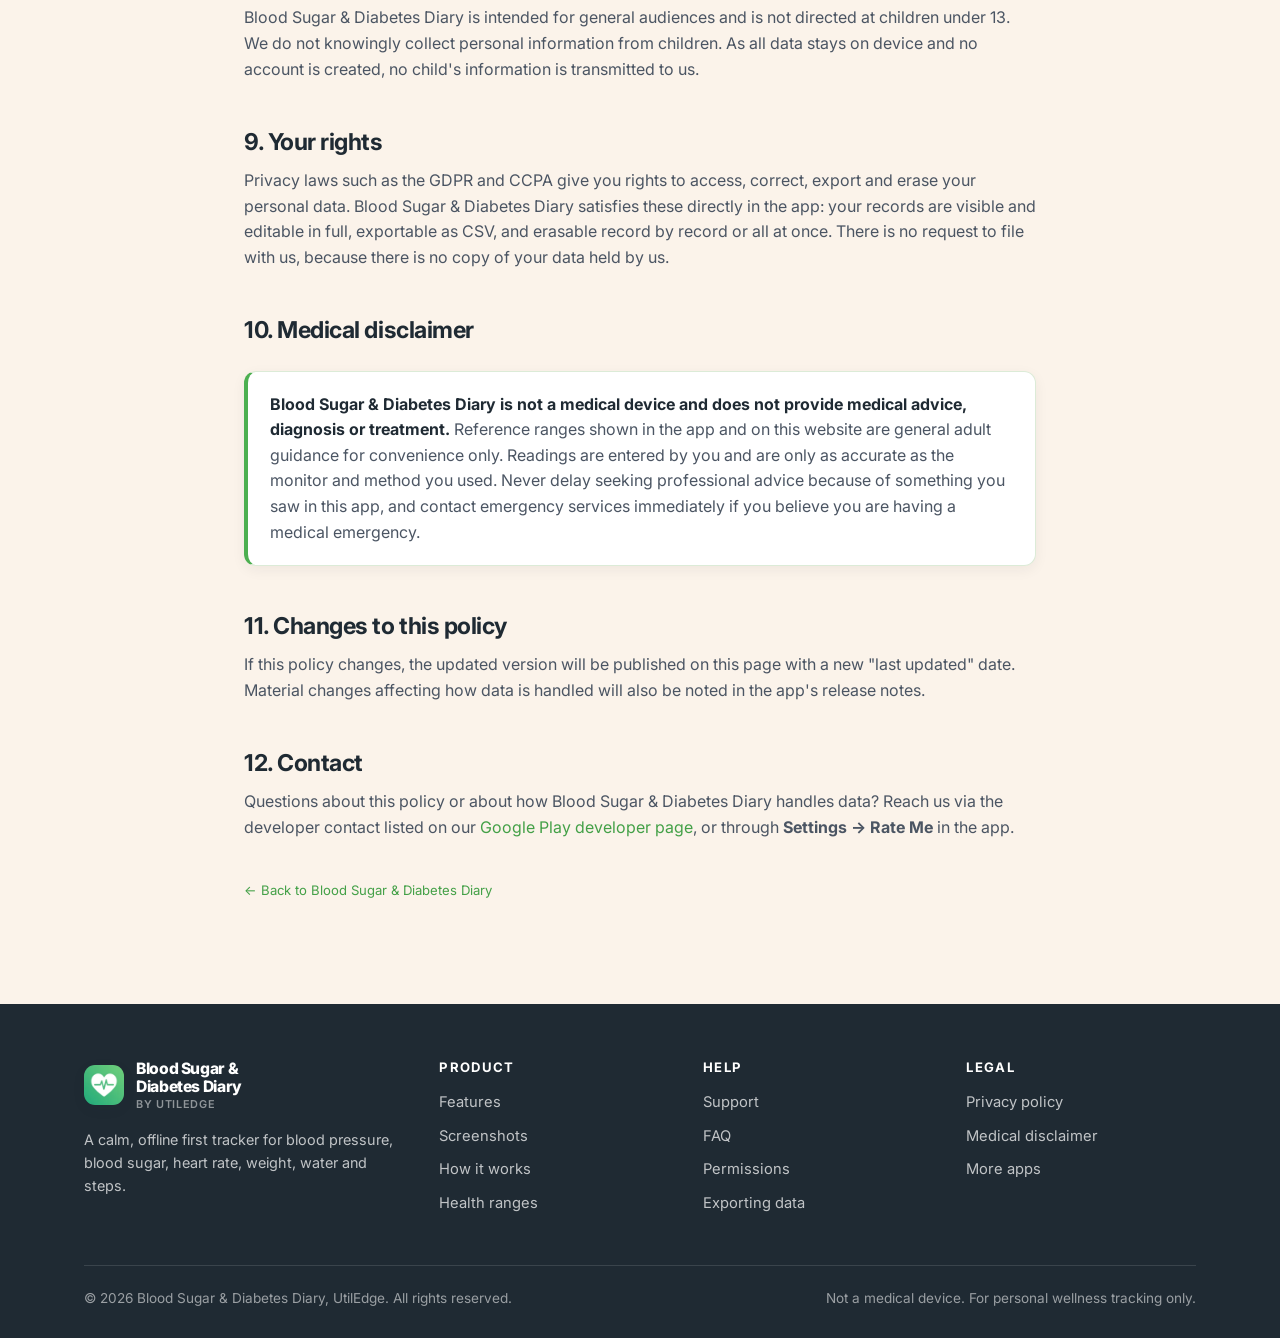
==== commit bfcabf8a: "Remove dashes from all copy, equalise card rows, add cache busting - Rewrite every sentence that lea" ====
--- a/privacy.html
+++ b/privacy.html
@@ -3,15 +3,15 @@
 <head>
 <meta charset="utf-8">
 <meta name="viewport" content="width=device-width, initial-scale=1">
-<title>Privacy Policy — Blood Sugar &amp; Diabetes Diary</title>
+<title>Privacy Policy for Blood Sugar &amp; Diabetes Diary</title>
 <meta name="description" content="How Blood Sugar &amp; Diabetes Diary handles your health data: stored locally on your device, no account, no cloud sync, no data sale.">
 <meta name="theme-color" content="#FBF3EA">
-<link rel="icon" href="assets/img/icons/launcher.webp">
-<link rel="apple-touch-icon" href="assets/img/icons/app_icon.png">
+<link rel="icon" href="assets/img/icons/launcher.webp?v=3">
+<link rel="apple-touch-icon" href="assets/img/icons/app_icon.png?v=3">
 <link rel="preconnect" href="https://fonts.googleapis.com">
 <link rel="preconnect" href="https://fonts.gstatic.com" crossorigin>
 <link href="https://fonts.googleapis.com/css2?family=Inter:wght@400;500;600;700;800;900&amp;display=swap" rel="stylesheet">
-<link rel="stylesheet" href="assets/css/style.css">
+<link rel="stylesheet" href="assets/css/style.css?v=3">
 </head>
 <body>
 
@@ -20,7 +20,7 @@
 <header class="site-header">
   <div class="wrap nav">
     <a class="brand" href="index.html">
-      <img src="assets/img/icons/launcher.webp" alt="">
+      <img src="assets/img/icons/launcher.webp?v=3" alt="">
       <span class="brand-name">Blood Sugar &amp; Diabetes Diary<small>by UtilEdge</small></span>
     </a>
 
@@ -42,11 +42,11 @@
 <main>
 
 <section class="page-head" id="top">
-  <img class="hero-leaves" src="assets/img/icons/leaves.png" alt="">
+  <img class="hero-leaves" src="assets/img/icons/leaves.png?v=3" alt="">
   <div class="wrap">
     <span class="eyebrow">Legal</span>
     <h1>Privacy Policy</h1>
-    <p>Last updated: 24 September 2026 · Applies to the Blood Sugar &amp; Diabetes Diary Android app
+    <p>Last updated 24 September 2026. Applies to the Blood Sugar &amp; Diabetes Diary Android app
        (<code>com.my.diabetes.bloodpressure.tracker</code>)</p>
   </div>
 </section>
@@ -75,8 +75,8 @@
     <h2 id="pp-summary">1. The short version</h2>
     <p>
       Blood Sugar &amp; Diabetes Diary is built to be a private notebook for your health readings. Everything you
-      enter — blood pressure, blood sugar, heart rate, weight, water intake, steps, notes and
-      reminders — is written to a database on your own phone. We do not operate a server that
+      enter, from blood pressure, blood sugar, heart rate, weight, water intake and steps to
+      notes and reminders, is written to a database on your own phone. We do not operate a server that
       receives your health data, we do not ask you to create an account, and we do not sell or
       rent your information to anyone.
     </p>
@@ -92,14 +92,14 @@
     <h3>Health information you enter</h3>
     <ul>
       <li>Blood pressure readings (systolic, diastolic, optional pulse), body state and notes</li>
-      <li>Blood sugar readings, measurement type (fasting, before/after meal, random, bedtime) and whether insulin was taken</li>
+      <li>Blood sugar readings, measurement type (fasting, before or after meal, random, bedtime) and whether insulin was taken</li>
       <li>Heart rate readings</li>
       <li>Weight and height entries, and the BMI calculated from them</li>
       <li>Water intake logged in millilitres against your daily goal</li>
-      <li>Dates, times and free-text notes attached to any of the above</li>
-    </ul>
-
-    <h3>Device-generated information</h3>
+      <li>Dates, times and free text notes attached to any of the above</li>
+    </ul>
+
+    <h3>Device generated information</h3>
     <ul>
       <li>Daily step counts and derived values (calories, distance, active time) read from your phone's motion sensor</li>
     </ul>
@@ -121,7 +121,7 @@
     <p>
       All health records are stored in a local database file inside the app's private storage area
       on your device. Preferences and goals are stored in the app's private settings storage. These
-      locations are sandboxed by Android: other apps cannot read them.
+      locations are sandboxed by Android, so other apps cannot read them.
     </p>
     <p>
       Blood Sugar &amp; Diabetes Diary has no backend service for your health data. Nothing is uploaded, mirrored or
@@ -130,16 +130,16 @@
 
     <h2 id="pp-permissions">4. Permissions and why</h2>
     <ul>
-      <li><strong>Physical activity / activity recognition</strong> — required by Android to read the
-          step-sensor data used by the step counter. Decline it and every other feature still works.</li>
-      <li><strong>Notifications</strong> — used to deliver the water, reading and medication reminders
+      <li><strong>Physical activity / activity recognition</strong>. Required by Android to read the
+          step sensor data used by the step counter. Decline it and every other feature still works.</li>
+      <li><strong>Notifications</strong>. Used to deliver the water, reading and medication reminders
           you schedule, and to show the step counter's ongoing notification.</li>
-      <li><strong>Foreground service (health)</strong> — keeps step counting accurate while the app is
+      <li><strong>Foreground service (health)</strong>. Keeps step counting accurate while the app is
           in the background.</li>
-      <li><strong>Exact alarms</strong> — makes reminders fire at the time you set instead of drifting.</li>
-      <li><strong>Run at startup</strong> — re-registers your reminders after the phone restarts so
+      <li><strong>Exact alarms</strong>. Makes reminders fire at the time you set instead of drifting.</li>
+      <li><strong>Run at startup</strong>. Registers your reminders again after the phone restarts so
           they are not silently lost.</li>
-      <li><strong>Internet</strong> — used only for optional outbound actions such as opening the
+      <li><strong>Internet</strong>. Used only for optional outbound actions such as opening the
           Play Store listing or this website. Your health records are never transmitted.</li>
     </ul>
     <p>
@@ -151,8 +151,7 @@
     <h2 id="pp-sharing">5. Sharing and export</h2>
     <p>
       The export feature builds a CSV file containing your records and hands it to Android's standard
-      share sheet. At that point you choose the destination — email, a messaging app, cloud storage,
-      a printer. Once the file leaves Blood Sugar &amp; Diabetes Diary it is governed by the privacy policy of whichever
+      share sheet. At that point you choose the destination: email, a messaging app, cloud storage or a printer. Once the file leaves Blood Sugar &amp; Diabetes Diary it is governed by the privacy policy of whichever
       app or service you selected, not by this one.
     </p>
     <p>Exported files are written to the app's temporary cache and shared through a secure file provider.</p>
@@ -172,14 +171,14 @@
       <li>Because we hold no copy, deletion on your device is complete deletion.</li>
     </ul>
     <div class="callout">
-      <p><strong>Keep a copy first.</strong> Export a CSV before uninstalling or clearing storage —
-      deleted local data cannot be recovered by us.</p>
+      <p><strong>Keep a copy first.</strong> Export a CSV before uninstalling or clearing storage,
+      because deleted local data cannot be recovered by us.</p>
     </div>
 
     <h2 id="pp-children">8. Children's privacy</h2>
     <p>
       Blood Sugar &amp; Diabetes Diary is intended for general audiences and is not directed at children under 13. We do
-      not knowingly collect personal information from children. As all data stays on-device and no
+      not knowingly collect personal information from children. As all data stays on device and no
       account is created, no child's information is transmitted to us.
     </p>
 
@@ -187,7 +186,7 @@
     <p>
       Privacy laws such as the GDPR and CCPA give you rights to access, correct, export and erase
       your personal data. Blood Sugar &amp; Diabetes Diary satisfies these directly in the app: your records are visible
-      and editable in full, exportable as CSV, and erasable record-by-record or all at once. There
+      and editable in full, exportable as CSV, and erasable record by record or all at once. There
       is no request to file with us, because there is no copy of your data held by us.
     </p>
 
@@ -232,11 +231,11 @@
     <div class="footer-grid">
       <div>
         <a class="brand" href="index.html">
-          <img src="assets/img/icons/launcher.webp" alt="">
+          <img src="assets/img/icons/launcher.webp?v=3" alt="">
           <span class="brand-name">Blood Sugar &amp; Diabetes Diary<small>by UtilEdge</small></span>
         </a>
         <p class="footer-about">
-          A calm, offline-first tracker for blood pressure, blood sugar, heart rate,
+          A calm, offline first tracker for blood pressure, blood sugar, heart rate,
           weight, water and steps.
         </p>
       </div>
@@ -272,7 +271,7 @@
     </div>
 
     <div class="footer-bottom">
-      <span>© <span data-year>2026</span> Blood Sugar &amp; Diabetes Diary · UtilEdge. All rights reserved.</span>
+      <span>© <span data-year>2026</span> Blood Sugar &amp; Diabetes Diary, UtilEdge. All rights reserved.</span>
       <span>Not a medical device. For personal wellness tracking only.</span>
     </div>
   </div>
@@ -280,6 +279,6 @@
 
 <a class="to-top" href="#top" aria-label="Back to top">↑</a>
 
-<script src="assets/js/main.js"></script>
+<script src="assets/js/main.js?v=3"></script>
 </body>
 </html>
--- a/assets/css/style.css
+++ b/assets/css/style.css
@@ -257,7 +257,8 @@
 /* ---------- Feature grid (mirrors the app's dashboard cards) ---------- */
 .feature-grid {
   display: grid;
-  grid-template-columns: repeat(auto-fit, minmax(255px, 1fr));
+  grid-template-columns: repeat(3, minmax(0, 1fr));
+  grid-auto-rows: 1fr;   /* every row as tall as the tallest, so all nine tags line up */
   gap: 22px;
 }
 .f-card {
@@ -646,3 +647,42 @@
 @media (max-width: 760px) {
   .brand-name { max-width: none; font-size: .95rem; }
 }
+
+/* ---------- Feature icon sizing ----------
+   The source art has wildly different aspect ratios, so a flat width/height made a
+   tall bottle read as much smaller than a wide heart. The PNGs are now normalised to
+   one canvas with matched opaque area, so a single square box sizes them consistently. */
+.f-icon img {
+  width: 100%;
+  height: 100%;
+  max-width: 38px;
+  max-height: 38px;
+  object-fit: contain;
+}
+
+/* Cards whose icon is a line glyph rather than the 3D art. */
+.f-icon-glyph { color: var(--accent, var(--green-dark)); }
+.f-icon-glyph svg { width: 30px; height: 30px; }
+
+/* ---------- Card tag alignment ----------
+   Card copy runs to different lengths, so the tag pills used to sit at different
+   heights across a row. Pushing the tag to the bottom of a flex column lines every
+   pill in a row up on one baseline. */
+.f-card {
+  display: flex;
+  flex-direction: column;
+}
+.f-card h3, .f-card p { flex: 0 0 auto; }
+.f-tag { margin-top: auto; align-self: flex-start; }
+
+/* Range-card and hero-badge icons get the same normalised treatment. */
+.range-card h3 img { width: 28px; height: 28px; object-fit: contain; }
+.hero-badge img    { width: 32px; height: 32px; object-fit: contain; }
+
+/* Nine feature cards: three across gives three even rows instead of 4 + 4 + 1. */
+@media (max-width: 900px) {
+  .feature-grid { grid-template-columns: repeat(2, minmax(0, 1fr)); }
+}
+@media (max-width: 560px) {
+  .feature-grid { grid-template-columns: 1fr; }
+}
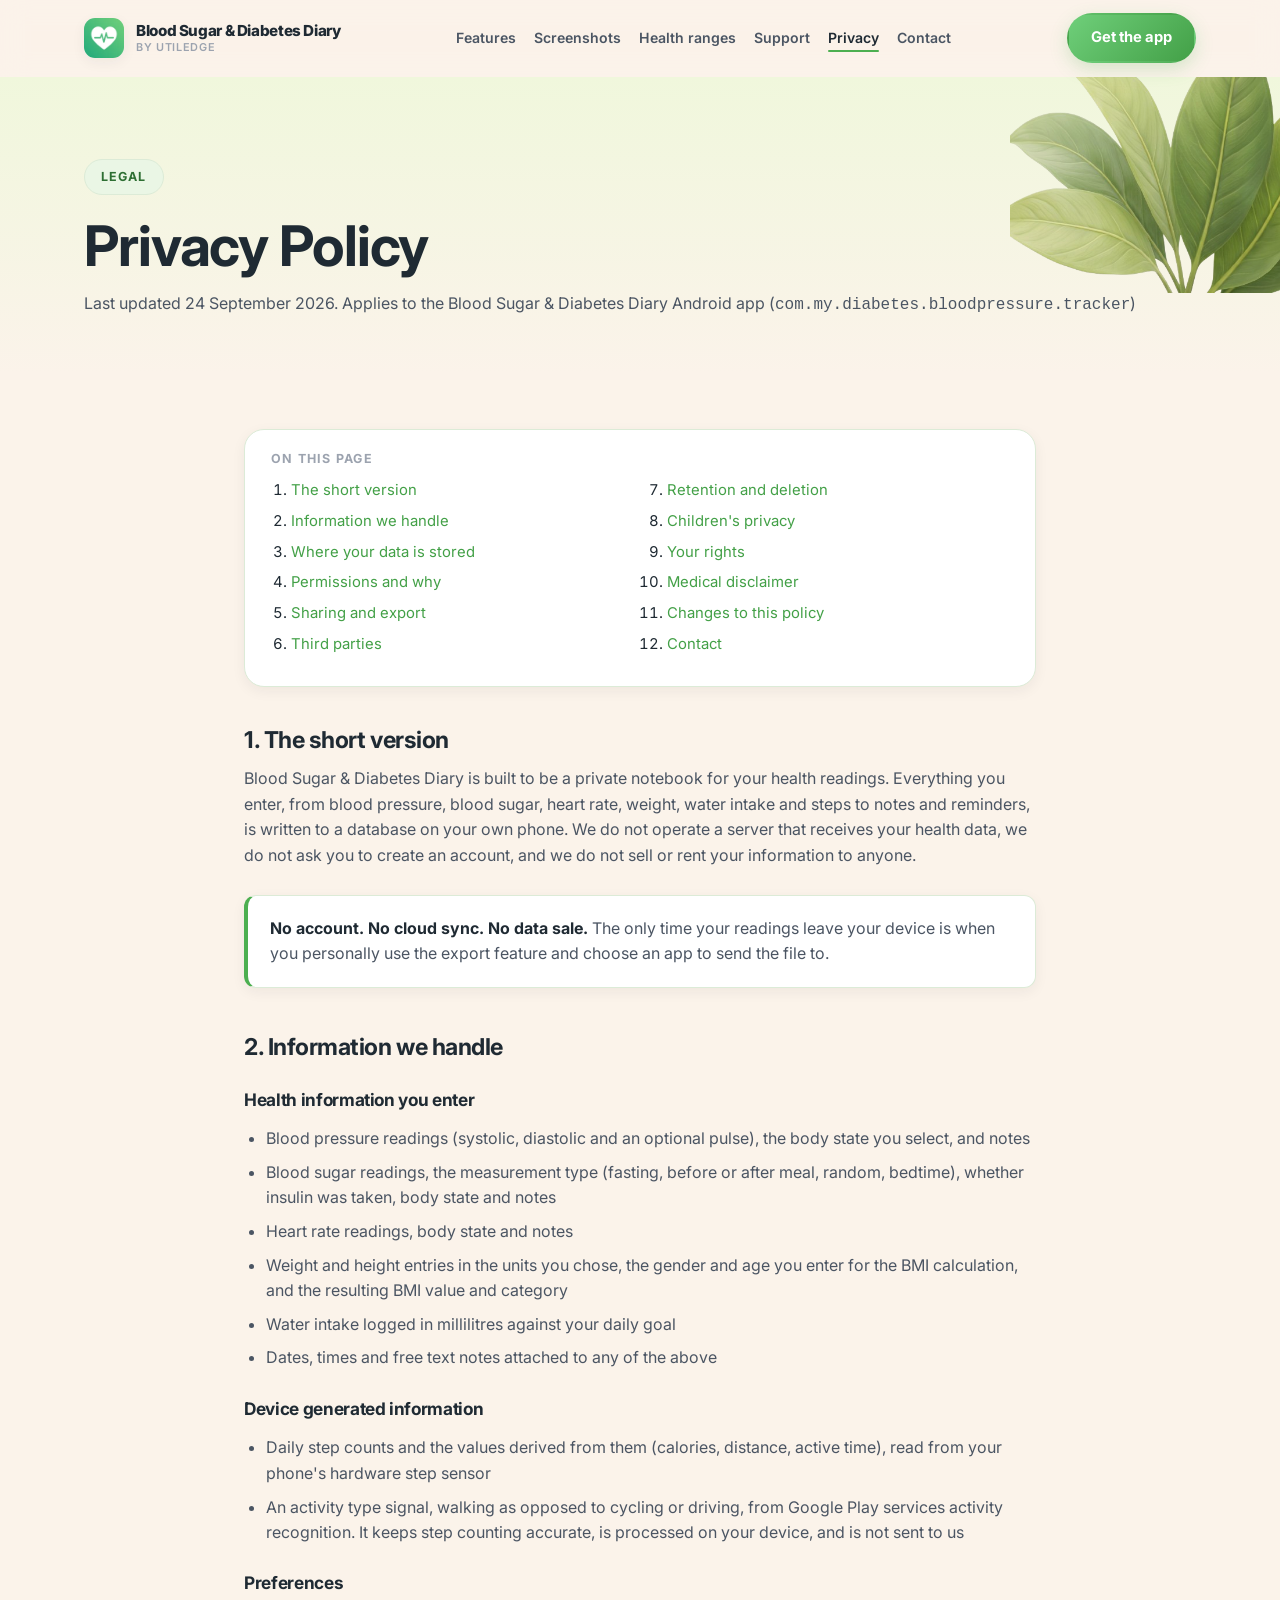
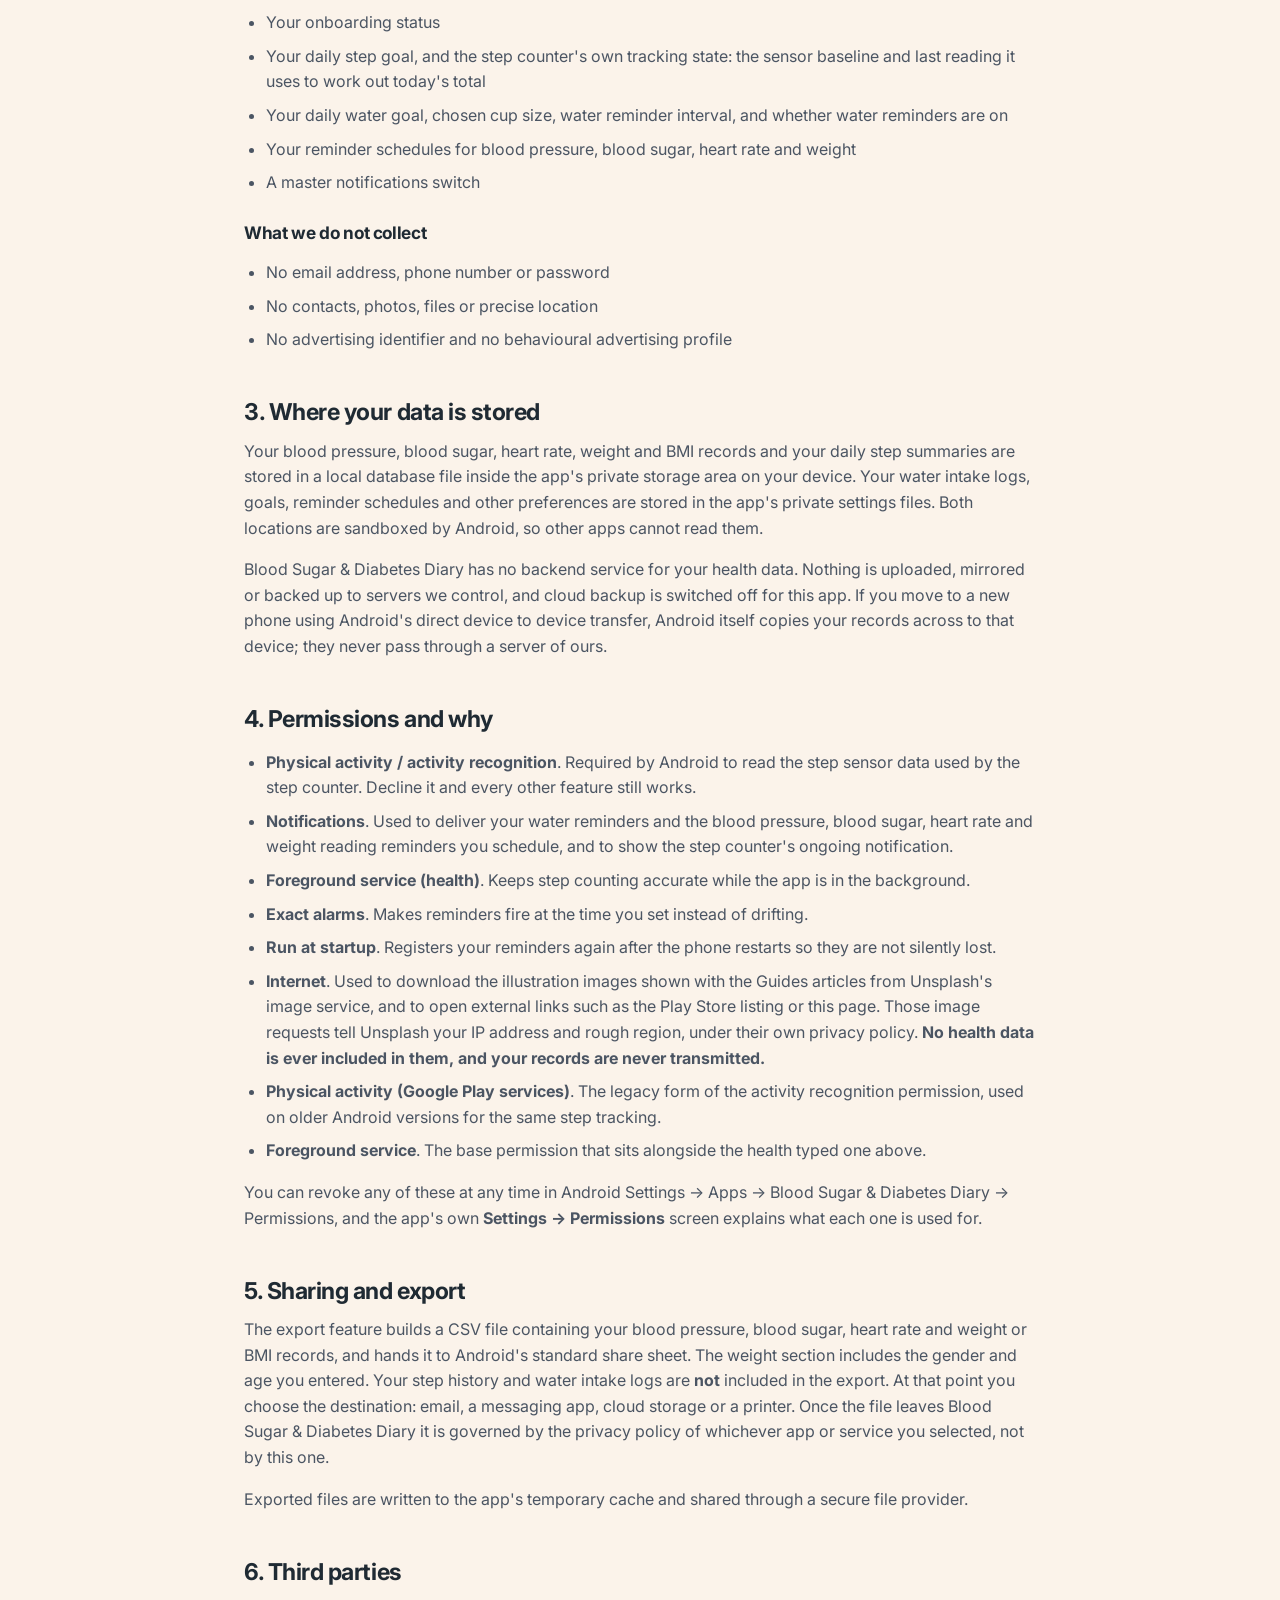
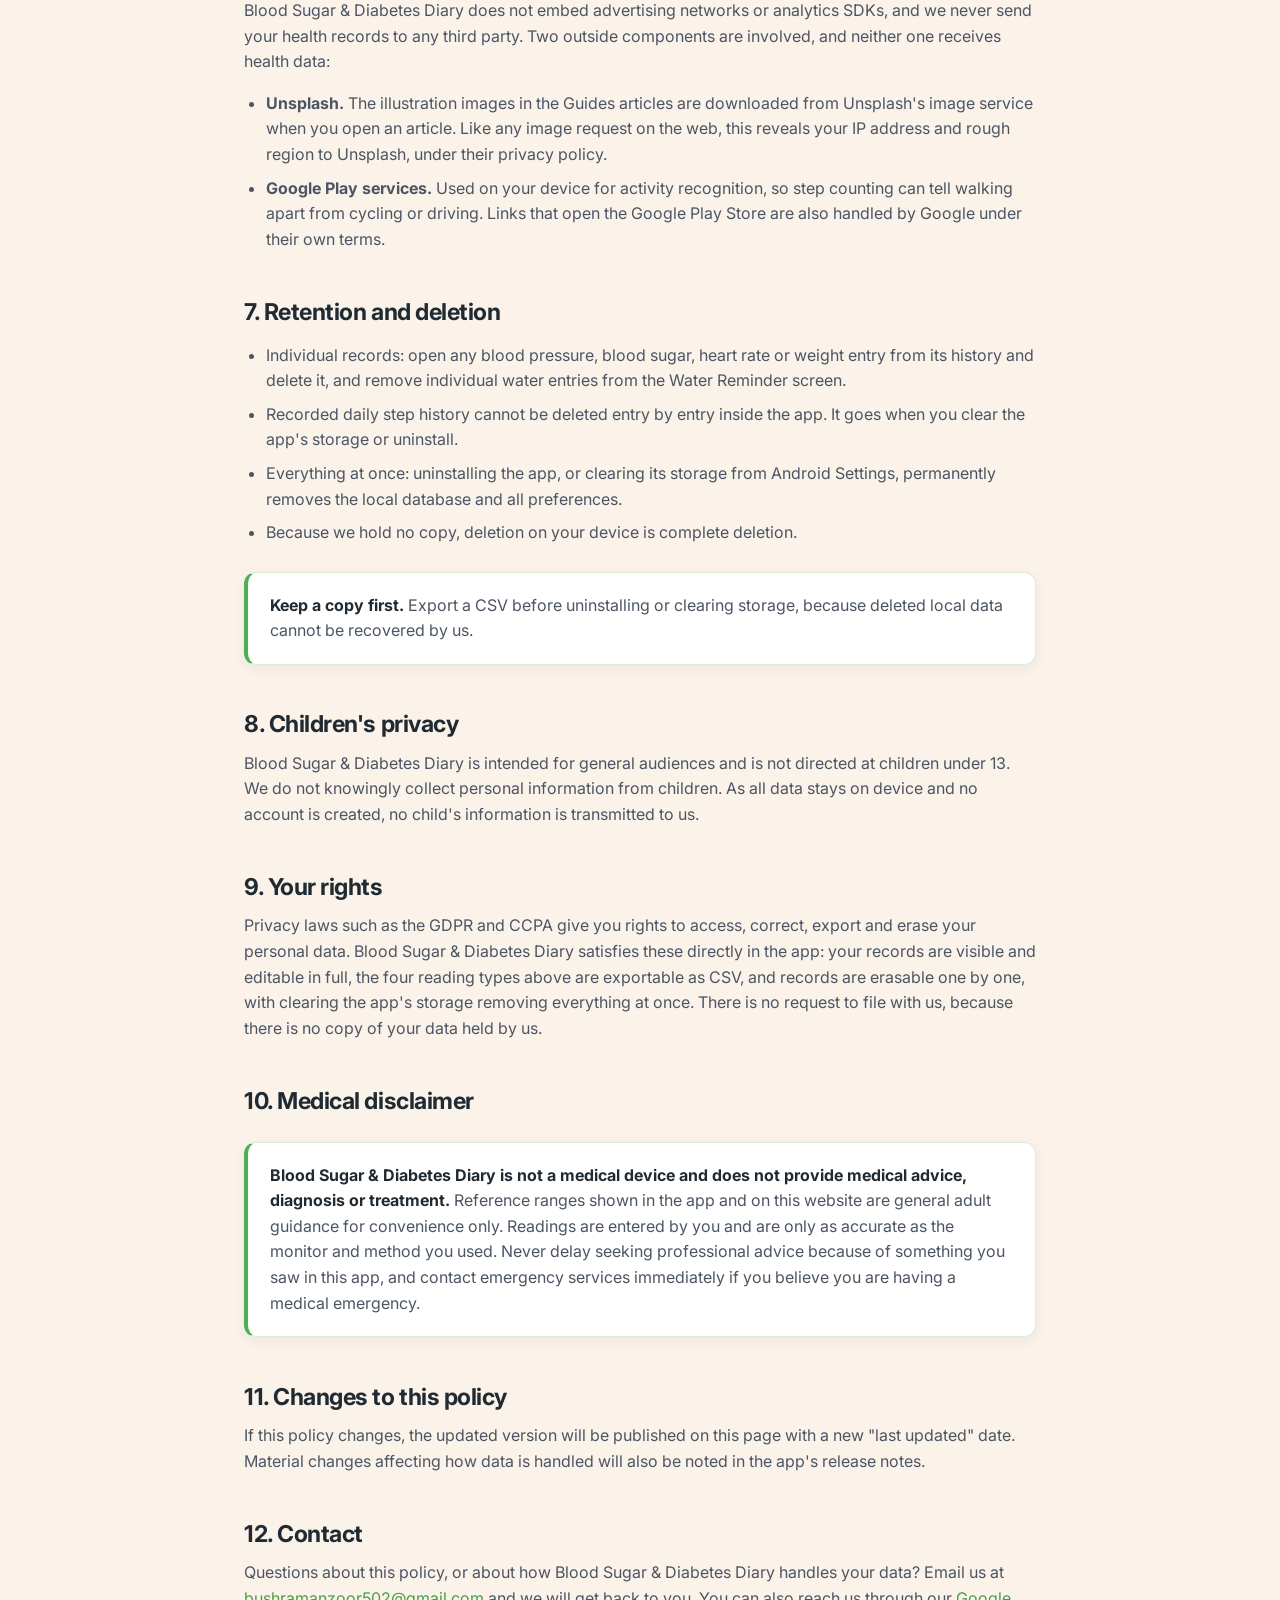
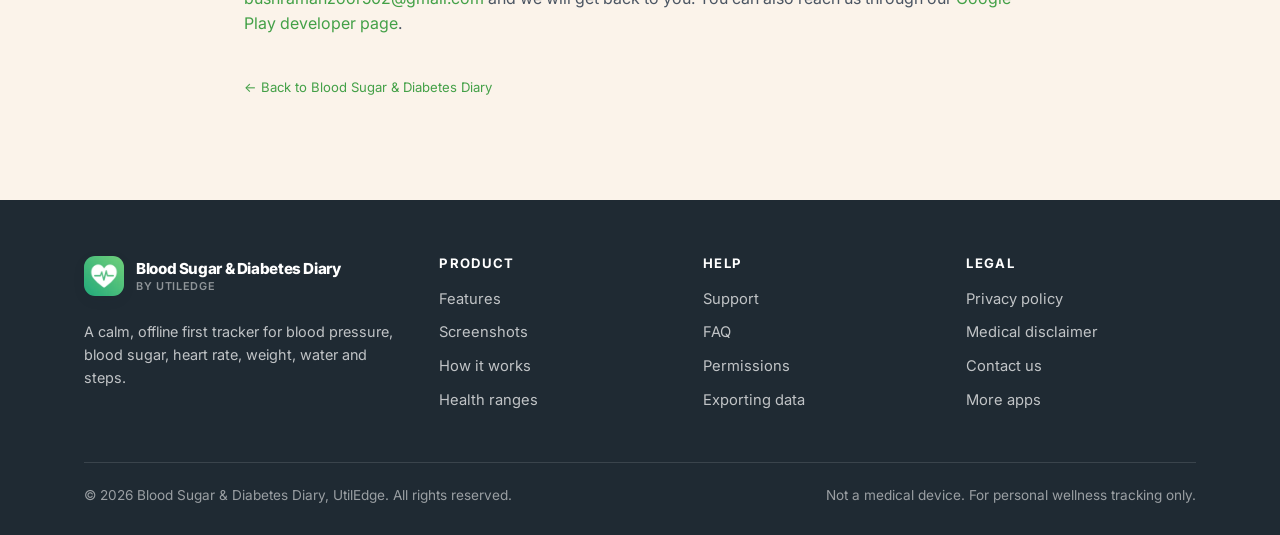
==== commit b4591411: "Fix Play link, add Contact, and correct the privacy policy against the app Links and header - Every " ====
--- a/privacy.html
+++ b/privacy.html
@@ -6,12 +6,12 @@
 <title>Privacy Policy for Blood Sugar &amp; Diabetes Diary</title>
 <meta name="description" content="How Blood Sugar &amp; Diabetes Diary handles your health data: stored locally on your device, no account, no cloud sync, no data sale.">
 <meta name="theme-color" content="#FBF3EA">
-<link rel="icon" href="assets/img/icons/launcher.webp?v=3">
-<link rel="apple-touch-icon" href="assets/img/icons/app_icon.png?v=3">
+<link rel="icon" href="assets/img/icons/launcher.webp?v=6">
+<link rel="apple-touch-icon" href="assets/img/icons/app_icon.png?v=6">
 <link rel="preconnect" href="https://fonts.googleapis.com">
 <link rel="preconnect" href="https://fonts.gstatic.com" crossorigin>
 <link href="https://fonts.googleapis.com/css2?family=Inter:wght@400;500;600;700;800;900&amp;display=swap" rel="stylesheet">
-<link rel="stylesheet" href="assets/css/style.css?v=3">
+<link rel="stylesheet" href="assets/css/style.css?v=6">
 </head>
 <body>
 
@@ -20,7 +20,7 @@
 <header class="site-header">
   <div class="wrap nav">
     <a class="brand" href="index.html">
-      <img src="assets/img/icons/launcher.webp?v=3" alt="">
+      <img src="assets/img/icons/launcher.webp?v=6" alt="">
       <span class="brand-name">Blood Sugar &amp; Diabetes Diary<small>by UtilEdge</small></span>
     </a>
 
@@ -30,10 +30,11 @@
       <li><a href="index.html#ranges">Health ranges</a></li>
       <li><a href="index.html#support">Support</a></li>
       <li><a href="privacy.html" aria-current="page">Privacy</a></li>
+      <li><a href="mailto:bushramanzoor502@gmail.com">Contact</a></li>
     </ul>
 
     <div class="nav-cta">
-      <a class="btn btn-primary btn-sm" href="index.html#get">Get the app</a>
+      <a class="btn btn-primary btn-sm" href="https://play.google.com/store/apps/details?id=com.my.diabetes.bloodpressure.tracker" target="_blank" rel="noopener">Get the app</a>
       <button class="nav-toggle" aria-label="Menu" aria-expanded="false"><span></span></button>
     </div>
   </div>
@@ -42,7 +43,7 @@
 <main>
 
 <section class="page-head" id="top">
-  <img class="hero-leaves" src="assets/img/icons/leaves.png?v=3" alt="">
+  <img class="hero-leaves" src="assets/img/icons/leaves.png?v=6" alt="">
   <div class="wrap">
     <span class="eyebrow">Legal</span>
     <h1>Privacy Policy</h1>
@@ -91,23 +92,27 @@
 
     <h3>Health information you enter</h3>
     <ul>
-      <li>Blood pressure readings (systolic, diastolic, optional pulse), body state and notes</li>
-      <li>Blood sugar readings, measurement type (fasting, before or after meal, random, bedtime) and whether insulin was taken</li>
-      <li>Heart rate readings</li>
-      <li>Weight and height entries, and the BMI calculated from them</li>
+      <li>Blood pressure readings (systolic, diastolic and an optional pulse), the body state you select, and notes</li>
+      <li>Blood sugar readings, the measurement type (fasting, before or after meal, random, bedtime), whether insulin was taken, body state and notes</li>
+      <li>Heart rate readings, body state and notes</li>
+      <li>Weight and height entries in the units you chose, the gender and age you enter for the BMI calculation, and the resulting BMI value and category</li>
       <li>Water intake logged in millilitres against your daily goal</li>
       <li>Dates, times and free text notes attached to any of the above</li>
     </ul>
 
     <h3>Device generated information</h3>
     <ul>
-      <li>Daily step counts and derived values (calories, distance, active time) read from your phone's motion sensor</li>
+      <li>Daily step counts and the values derived from them (calories, distance, active time), read from your phone's hardware step sensor</li>
+      <li>An activity type signal, walking as opposed to cycling or driving, from Google Play services activity recognition. It keeps step counting accurate, is processed on your device, and is not sent to us</li>
     </ul>
 
     <h3>Preferences</h3>
     <ul>
       <li>Your onboarding status</li>
-      <li>Daily step goal, daily water goal and reminder schedules</li>
+      <li>Your daily step goal, and the step counter's own tracking state: the sensor baseline and last reading it uses to work out today's total</li>
+      <li>Your daily water goal, chosen cup size, water reminder interval, and whether water reminders are on</li>
+      <li>Your reminder schedules for blood pressure, blood sugar, heart rate and weight</li>
+      <li>A master notifications switch</li>
     </ul>
 
     <h3>What we do not collect</h3>
@@ -119,28 +124,40 @@
 
     <h2 id="pp-storage">3. Where your data is stored</h2>
     <p>
-      All health records are stored in a local database file inside the app's private storage area
-      on your device. Preferences and goals are stored in the app's private settings storage. These
-      locations are sandboxed by Android, so other apps cannot read them.
+      Your blood pressure, blood sugar, heart rate, weight and BMI records and your daily step
+      summaries are stored in a local database file inside the app's private storage area on your
+      device. Your water intake logs, goals, reminder schedules and other preferences are stored in
+      the app's private settings files. Both locations are sandboxed by Android, so other apps
+      cannot read them.
     </p>
     <p>
       Blood Sugar &amp; Diabetes Diary has no backend service for your health data. Nothing is uploaded, mirrored or
-      backed up to servers we control.
+      backed up to servers we control, and cloud backup is switched off for this app. If you move to
+      a new phone using Android's direct device to device transfer, Android itself copies your records
+      across to that device; they never pass through a server of ours.
     </p>
 
     <h2 id="pp-permissions">4. Permissions and why</h2>
     <ul>
       <li><strong>Physical activity / activity recognition</strong>. Required by Android to read the
           step sensor data used by the step counter. Decline it and every other feature still works.</li>
-      <li><strong>Notifications</strong>. Used to deliver the water, reading and medication reminders
-          you schedule, and to show the step counter's ongoing notification.</li>
+      <li><strong>Notifications</strong>. Used to deliver your water reminders and the blood pressure,
+          blood sugar, heart rate and weight reading reminders you schedule, and to show the step
+          counter's ongoing notification.</li>
       <li><strong>Foreground service (health)</strong>. Keeps step counting accurate while the app is
           in the background.</li>
       <li><strong>Exact alarms</strong>. Makes reminders fire at the time you set instead of drifting.</li>
       <li><strong>Run at startup</strong>. Registers your reminders again after the phone restarts so
           they are not silently lost.</li>
-      <li><strong>Internet</strong>. Used only for optional outbound actions such as opening the
-          Play Store listing or this website. Your health records are never transmitted.</li>
+      <li><strong>Internet</strong>. Used to download the illustration images shown with the Guides
+          articles from Unsplash's image service, and to open external links such as the Play Store
+          listing or this page. Those image requests tell Unsplash your IP address and rough region,
+          under their own privacy policy. <strong>No health data is ever included in them, and your
+          records are never transmitted.</strong></li>
+      <li><strong>Physical activity (Google Play services)</strong>. The legacy form of the activity
+          recognition permission, used on older Android versions for the same step tracking.</li>
+      <li><strong>Foreground service</strong>. The base permission that sits alongside the health
+          typed one above.</li>
     </ul>
     <p>
       You can revoke any of these at any time in Android Settings → Apps → Blood Sugar &amp; Diabetes Diary →
@@ -150,22 +167,35 @@
 
     <h2 id="pp-sharing">5. Sharing and export</h2>
     <p>
-      The export feature builds a CSV file containing your records and hands it to Android's standard
-      share sheet. At that point you choose the destination: email, a messaging app, cloud storage or a printer. Once the file leaves Blood Sugar &amp; Diabetes Diary it is governed by the privacy policy of whichever
+      The export feature builds a CSV file containing your blood pressure, blood sugar, heart rate and
+      weight or BMI records, and hands it to Android's standard share sheet. The weight section includes
+      the gender and age you entered. Your step history and water intake logs are <strong>not</strong>
+      included in the export. At that point you choose the destination: email, a messaging app, cloud storage or a printer. Once the file leaves Blood Sugar &amp; Diabetes Diary it is governed by the privacy policy of whichever
       app or service you selected, not by this one.
     </p>
     <p>Exported files are written to the app's temporary cache and shared through a secure file provider.</p>
 
     <h2 id="pp-thirdparty">6. Third parties</h2>
     <p>
-      Blood Sugar &amp; Diabetes Diary does not embed advertising networks or analytics SDKs that profile you, and it does
-      not send your health records to any third party. Links that open the Google Play Store are
-      handled by Google under their own terms and privacy policy.
-    </p>
+      Blood Sugar &amp; Diabetes Diary does not embed advertising networks or analytics SDKs, and we
+      never send your health records to any third party. Two outside components are involved, and
+      neither one receives health data:
+    </p>
+    <ul>
+      <li><strong>Unsplash.</strong> The illustration images in the Guides articles are downloaded from
+          Unsplash's image service when you open an article. Like any image request on the web, this
+          reveals your IP address and rough region to Unsplash, under their privacy policy.</li>
+      <li><strong>Google Play services.</strong> Used on your device for activity recognition, so step
+          counting can tell walking apart from cycling or driving. Links that open the Google Play Store
+          are also handled by Google under their own terms.</li>
+    </ul>
 
     <h2 id="pp-retention">7. Retention and deletion</h2>
     <ul>
-      <li>Individual records: delete any entry from its history screen at any time.</li>
+      <li>Individual records: open any blood pressure, blood sugar, heart rate or weight entry from its
+          history and delete it, and remove individual water entries from the Water Reminder screen.</li>
+      <li>Recorded daily step history cannot be deleted entry by entry inside the app. It goes when you
+          clear the app's storage or uninstall.</li>
       <li>Everything at once: uninstalling the app, or clearing its storage from Android Settings,
           permanently removes the local database and all preferences.</li>
       <li>Because we hold no copy, deletion on your device is complete deletion.</li>
@@ -186,7 +216,8 @@
     <p>
       Privacy laws such as the GDPR and CCPA give you rights to access, correct, export and erase
       your personal data. Blood Sugar &amp; Diabetes Diary satisfies these directly in the app: your records are visible
-      and editable in full, exportable as CSV, and erasable record by record or all at once. There
+      and editable in full, the four reading types above are exportable as CSV, and records are
+      erasable one by one, with clearing the app's storage removing everything at once. There
       is no request to file with us, because there is no copy of your data held by us.
     </p>
 
@@ -211,10 +242,10 @@
 
     <h2 id="pp-contact">12. Contact</h2>
     <p>
-      Questions about this policy or about how Blood Sugar &amp; Diabetes Diary handles data? Reach us via the developer
-      contact listed on our
-      <a href="https://play.google.com/store/apps/developer?id=UtilEdge" target="_blank" rel="noopener">Google Play developer page</a>,
-      or through <strong>Settings → Rate Me</strong> in the app.
+      Questions about this policy, or about how Blood Sugar &amp; Diabetes Diary handles your data?
+      Email us at <a href="mailto:bushramanzoor502@gmail.com">bushramanzoor502@gmail.com</a> and we
+      will get back to you. You can also reach us through our
+      <a href="https://play.google.com/store/apps/developer?id=UtilEdge" target="_blank" rel="noopener">Google Play developer page</a>.
     </p>
 
     <p class="note-small" style="margin-top:40px;">
@@ -231,7 +262,7 @@
     <div class="footer-grid">
       <div>
         <a class="brand" href="index.html">
-          <img src="assets/img/icons/launcher.webp?v=3" alt="">
+          <img src="assets/img/icons/launcher.webp?v=6" alt="">
           <span class="brand-name">Blood Sugar &amp; Diabetes Diary<small>by UtilEdge</small></span>
         </a>
         <p class="footer-about">
@@ -265,6 +296,7 @@
         <ul>
           <li><a href="privacy.html">Privacy policy</a></li>
           <li><a href="privacy.html#disclaimer">Medical disclaimer</a></li>
+          <li><a href="mailto:bushramanzoor502@gmail.com">Contact us</a></li>
           <li><a href="https://play.google.com/store/apps/developer?id=UtilEdge" target="_blank" rel="noopener">More apps</a></li>
         </ul>
       </div>
@@ -279,6 +311,6 @@
 
 <a class="to-top" href="#top" aria-label="Back to top">↑</a>
 
-<script src="assets/js/main.js?v=3"></script>
+<script src="assets/js/main.js?v=6"></script>
 </body>
 </html>
--- a/assets/css/style.css
+++ b/assets/css/style.css
@@ -119,9 +119,9 @@
 .btn-primary {
   background: linear-gradient(135deg, var(--green-light), var(--green-dark));
   color: #fff;
-  box-shadow: 0 10px 24px rgba(76, 175, 80, .32);
-}
-.btn-primary:hover { transform: translateY(-2px); box-shadow: 0 14px 30px rgba(76,175,80,.4); color:#fff; }
+  box-shadow: 0 6px 18px rgba(76, 175, 80, .22);
+}
+.btn-primary:hover { transform: translateY(-2px); box-shadow: 0 10px 24px rgba(76,175,80,.28); color:#fff; }
 .btn-ghost {
   background: var(--white);
   color: var(--green-dark);
@@ -627,10 +627,10 @@
    "Blood Sugar & Diabetes Diary" is far longer than a one-word product name,
    so the header lockup wraps to two tight lines instead of squeezing the nav. */
 .brand-name {
-  font-size: .98rem;
+  font-size: .95rem;
   line-height: 1.15;
-  max-width: 15ch;
   display: block;
+  white-space: nowrap;   /* the product name reads as one line, never wrapped */
 }
 .brand-name small { margin-top: 2px; }
 
@@ -640,12 +640,12 @@
 }
 
 @media (max-width: 1040px) {
-  .brand-name { max-width: 12ch; font-size: .9rem; }
+  .brand-name { font-size: .86rem; }
   .nav-links { gap: 16px; }
 }
 
 @media (max-width: 760px) {
-  .brand-name { max-width: none; font-size: .95rem; }
+  .brand-name { font-size: .9rem; white-space: normal; }
 }
 
 /* ---------- Feature icon sizing ----------
@@ -686,3 +686,24 @@
 @media (max-width: 560px) {
   .feature-grid { grid-template-columns: 1fr; }
 }
+
+/* ---------- Header fit ----------
+   Seven nav items plus a full product name plus the CTA is a tight row, so nothing
+   in the nav is allowed to wrap onto a second line; the sizes step down instead. */
+.nav-links a { white-space: nowrap; }
+.nav { gap: 16px; }
+.brand { flex: 0 0 auto; }
+
+@media (max-width: 1300px) {
+  .nav-links { gap: 18px; }
+  .nav-links a { font-size: .88rem; }
+}
+@media (max-width: 1150px) {
+  .nav-links { gap: 14px; }
+  .nav-links a { font-size: .83rem; }
+  .brand-name { font-size: .84rem; }
+  .brand img { width: 34px; height: 34px; }
+}
+@media (max-width: 1000px) {
+  .nav-cta .btn { padding: 9px 16px; font-size: .85rem; }
+}
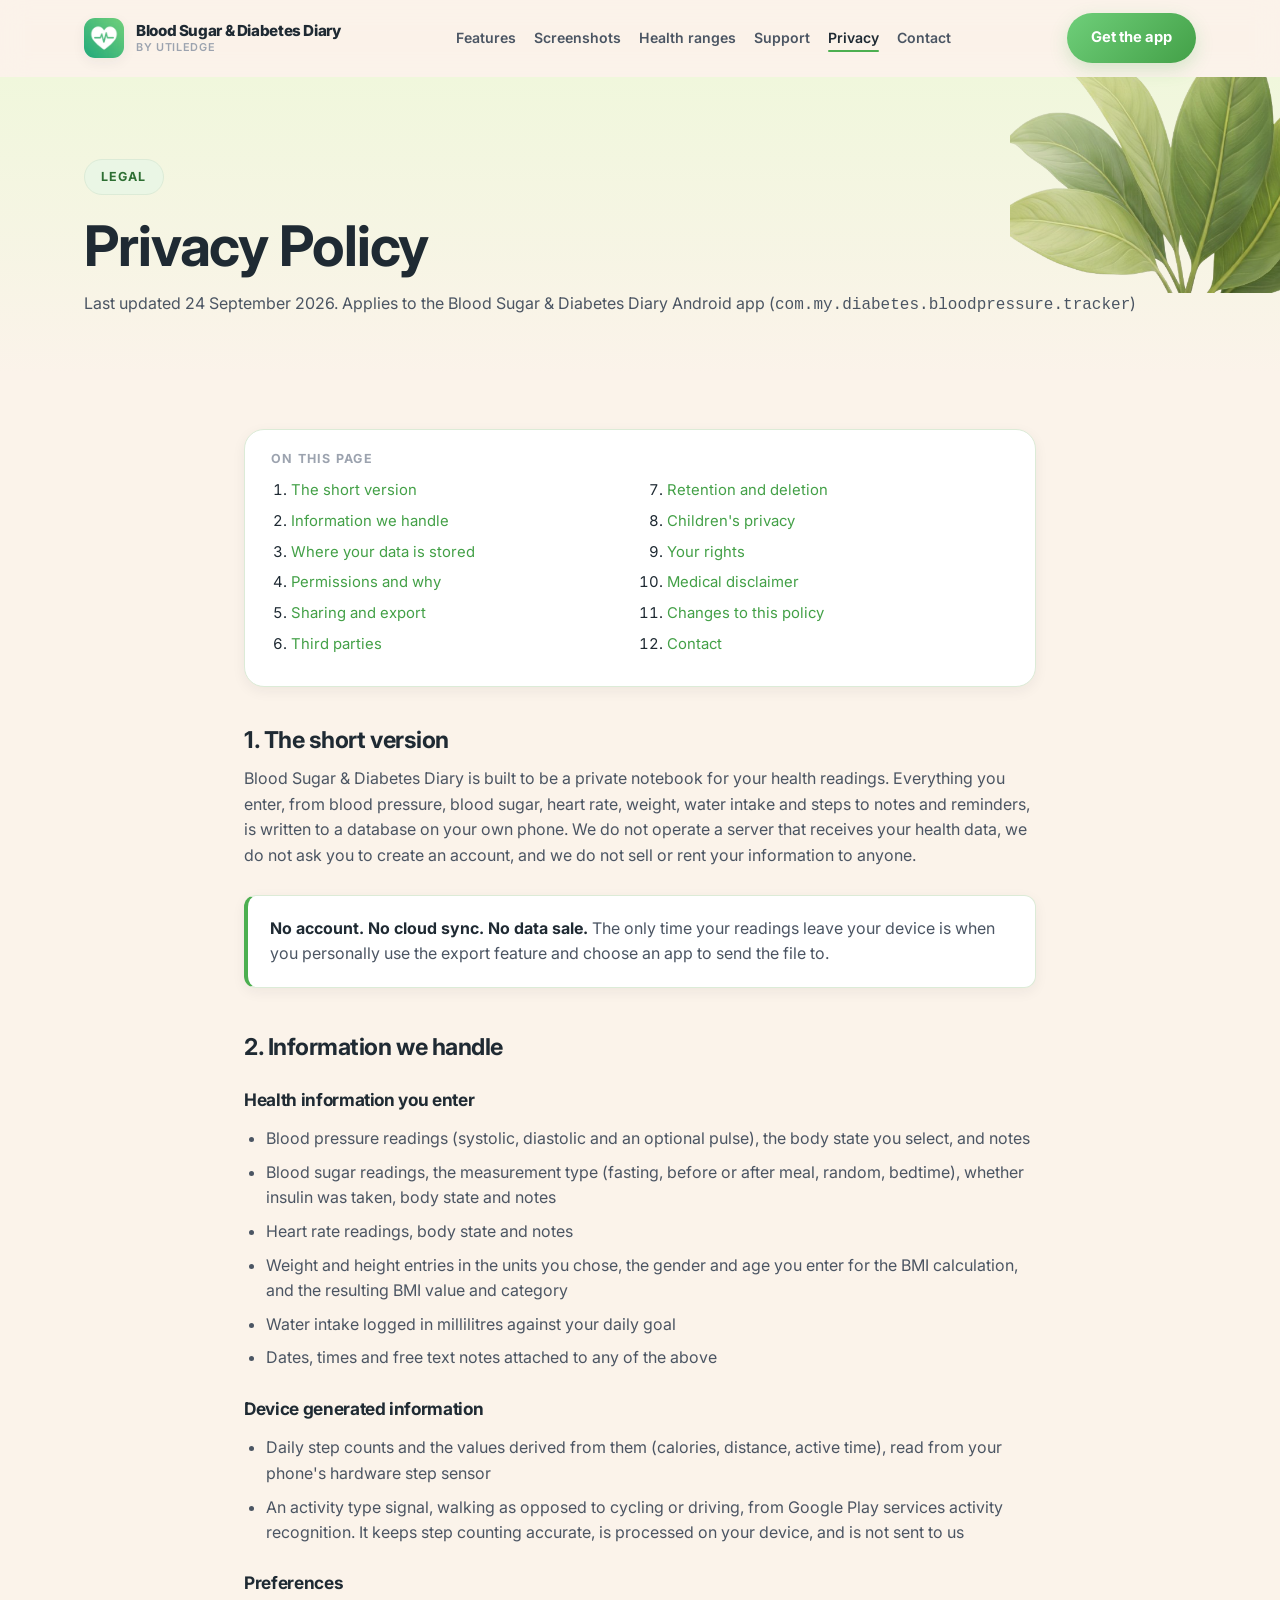
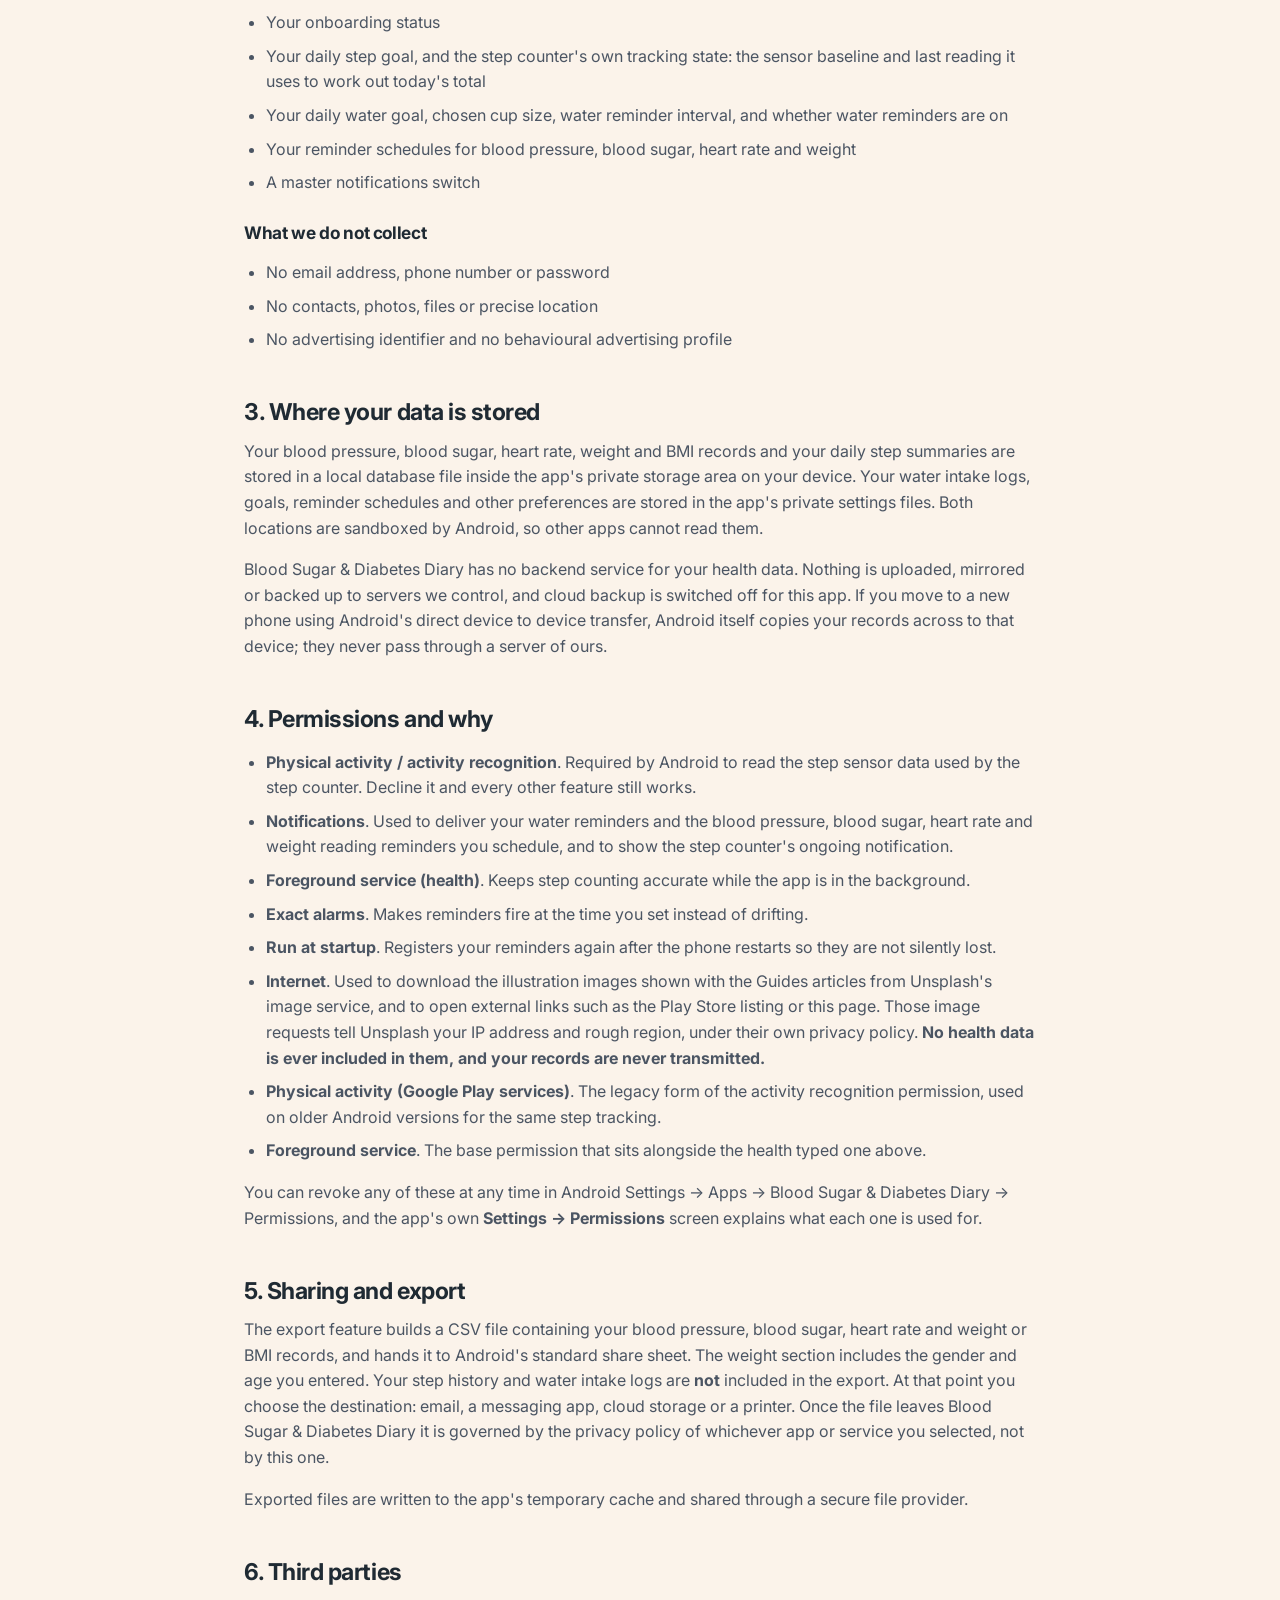
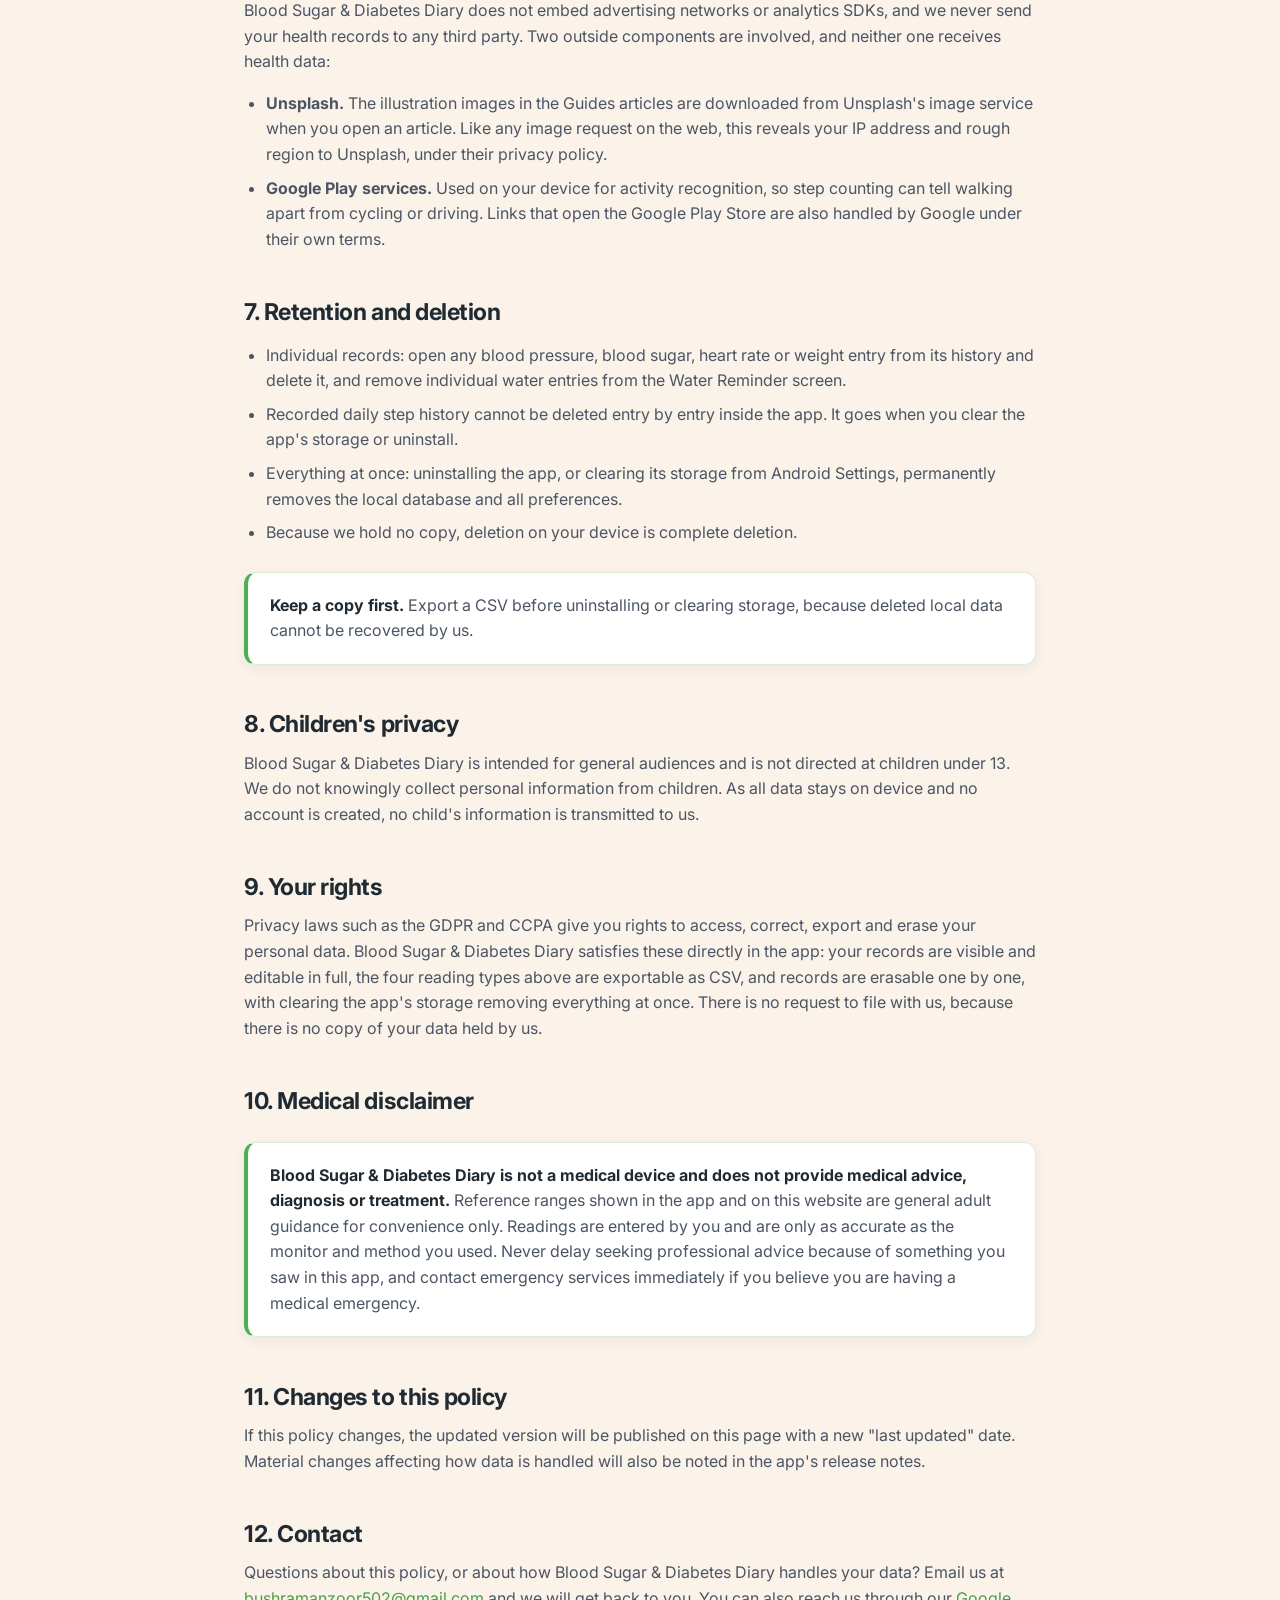
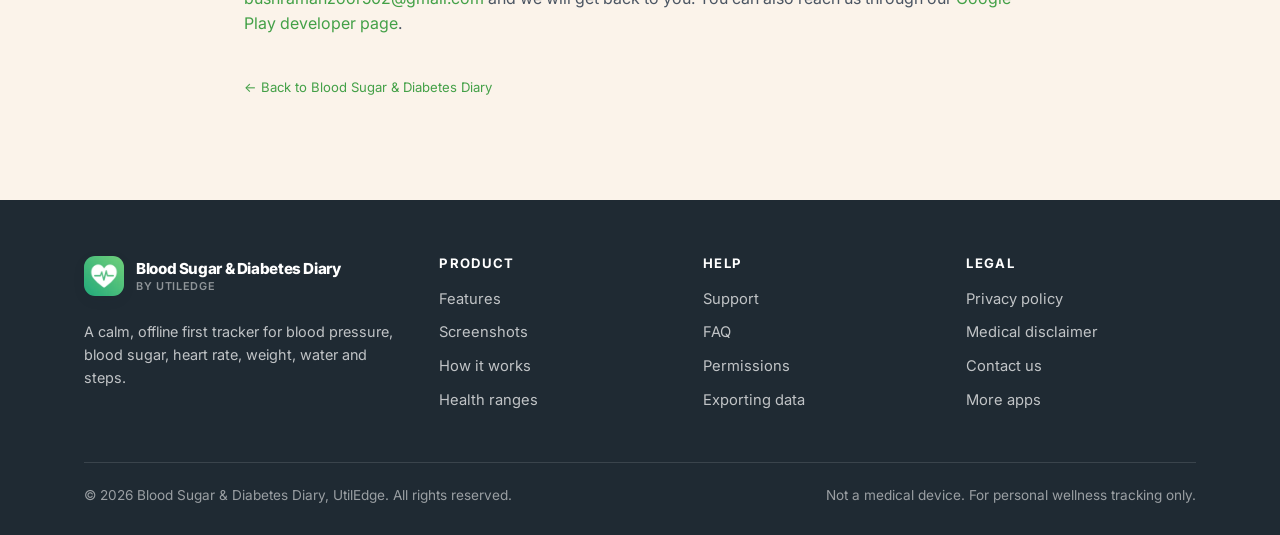
==== commit ecd445a3: "Make Contact actually work, and fix the doubled primary button Contact A bare mailto: link does noth" ====
--- a/privacy.html
+++ b/privacy.html
@@ -6,12 +6,12 @@
 <title>Privacy Policy for Blood Sugar &amp; Diabetes Diary</title>
 <meta name="description" content="How Blood Sugar &amp; Diabetes Diary handles your health data: stored locally on your device, no account, no cloud sync, no data sale.">
 <meta name="theme-color" content="#FBF3EA">
-<link rel="icon" href="assets/img/icons/launcher.webp?v=6">
-<link rel="apple-touch-icon" href="assets/img/icons/app_icon.png?v=6">
+<link rel="icon" href="assets/img/icons/launcher.webp?v=9">
+<link rel="apple-touch-icon" href="assets/img/icons/app_icon.png?v=9">
 <link rel="preconnect" href="https://fonts.googleapis.com">
 <link rel="preconnect" href="https://fonts.gstatic.com" crossorigin>
 <link href="https://fonts.googleapis.com/css2?family=Inter:wght@400;500;600;700;800;900&amp;display=swap" rel="stylesheet">
-<link rel="stylesheet" href="assets/css/style.css?v=6">
+<link rel="stylesheet" href="assets/css/style.css?v=9">
 </head>
 <body>
 
@@ -20,7 +20,7 @@
 <header class="site-header">
   <div class="wrap nav">
     <a class="brand" href="index.html">
-      <img src="assets/img/icons/launcher.webp?v=6" alt="">
+      <img src="assets/img/icons/launcher.webp?v=9" alt="">
       <span class="brand-name">Blood Sugar &amp; Diabetes Diary<small>by UtilEdge</small></span>
     </a>
 
@@ -30,7 +30,7 @@
       <li><a href="index.html#ranges">Health ranges</a></li>
       <li><a href="index.html#support">Support</a></li>
       <li><a href="privacy.html" aria-current="page">Privacy</a></li>
-      <li><a href="mailto:bushramanzoor502@gmail.com">Contact</a></li>
+      <li><a href="index.html#contact">Contact</a></li>
     </ul>
 
     <div class="nav-cta">
@@ -43,7 +43,7 @@
 <main>
 
 <section class="page-head" id="top">
-  <img class="hero-leaves" src="assets/img/icons/leaves.png?v=6" alt="">
+  <img class="hero-leaves" src="assets/img/icons/leaves.png?v=9" alt="">
   <div class="wrap">
     <span class="eyebrow">Legal</span>
     <h1>Privacy Policy</h1>
@@ -262,7 +262,7 @@
     <div class="footer-grid">
       <div>
         <a class="brand" href="index.html">
-          <img src="assets/img/icons/launcher.webp?v=6" alt="">
+          <img src="assets/img/icons/launcher.webp?v=9" alt="">
           <span class="brand-name">Blood Sugar &amp; Diabetes Diary<small>by UtilEdge</small></span>
         </a>
         <p class="footer-about">
@@ -296,7 +296,7 @@
         <ul>
           <li><a href="privacy.html">Privacy policy</a></li>
           <li><a href="privacy.html#disclaimer">Medical disclaimer</a></li>
-          <li><a href="mailto:bushramanzoor502@gmail.com">Contact us</a></li>
+          <li><a href="index.html#contact">Contact us</a></li>
           <li><a href="https://play.google.com/store/apps/developer?id=UtilEdge" target="_blank" rel="noopener">More apps</a></li>
         </ul>
       </div>
@@ -311,6 +311,6 @@
 
 <a class="to-top" href="#top" aria-label="Back to top">↑</a>
 
-<script src="assets/js/main.js?v=6"></script>
+<script src="assets/js/main.js?v=9"></script>
 </body>
 </html>
--- a/assets/css/style.css
+++ b/assets/css/style.css
@@ -707,3 +707,52 @@
 @media (max-width: 1000px) {
   .nav-cta .btn { padding: 9px 16px; font-size: .85rem; }
 }
+
+/* ---------- Primary button: one pill, not two ----------
+   .btn carries `border: 2px solid transparent` for the ghost variant. On the gradient
+   primary that transparent border still gets painted under, and because the border-box
+   and padding-box corner curves differ, it left a visible darker rim that read as a
+   second button behind the first. The primary drops the border entirely and takes the
+   2px back as padding, so the box size is unchanged. */
+.btn-primary {
+  border: 0;
+  padding: 17px 32px;
+  background-clip: padding-box;
+}
+.btn-primary.btn-sm { padding: 13px 24px; }
+
+/* ---------- Contact ---------- */
+.contact-card {
+  background: var(--white);
+  border: 1px solid var(--green-border);
+  border-radius: var(--radius-lg);
+  padding: clamp(32px, 5vw, 52px);
+  box-shadow: var(--card-shadow);
+  text-align: center;
+  max-width: 720px;
+  margin-inline: auto;
+  position: relative;
+  overflow: hidden;
+}
+.contact-card > * { position: relative; z-index: 1; }
+
+.contact-mark {
+  width: 64px; height: 64px; border-radius: 18px;
+  margin: 0 auto 18px; box-shadow: var(--card-shadow-sm);
+}
+.contact-label {
+  font-size: .78rem; font-weight: 700; letter-spacing: .09em;
+  text-transform: uppercase; color: var(--muted); margin: 0 0 6px;
+}
+.contact-address {
+  font-size: clamp(1.15rem, 3.2vw, 1.6rem);
+  font-weight: 800; letter-spacing: -.02em;
+  color: var(--ink); margin: 0 0 26px;
+  word-break: break-all;
+}
+.contact-actions {
+  display: flex; flex-wrap: wrap; gap: 12px; justify-content: center;
+  margin-bottom: 18px;
+}
+.contact-card .note-small { margin: 0; }
+.contact-card .note-small.is-copied { color: var(--green-dark); font-weight: 700; }
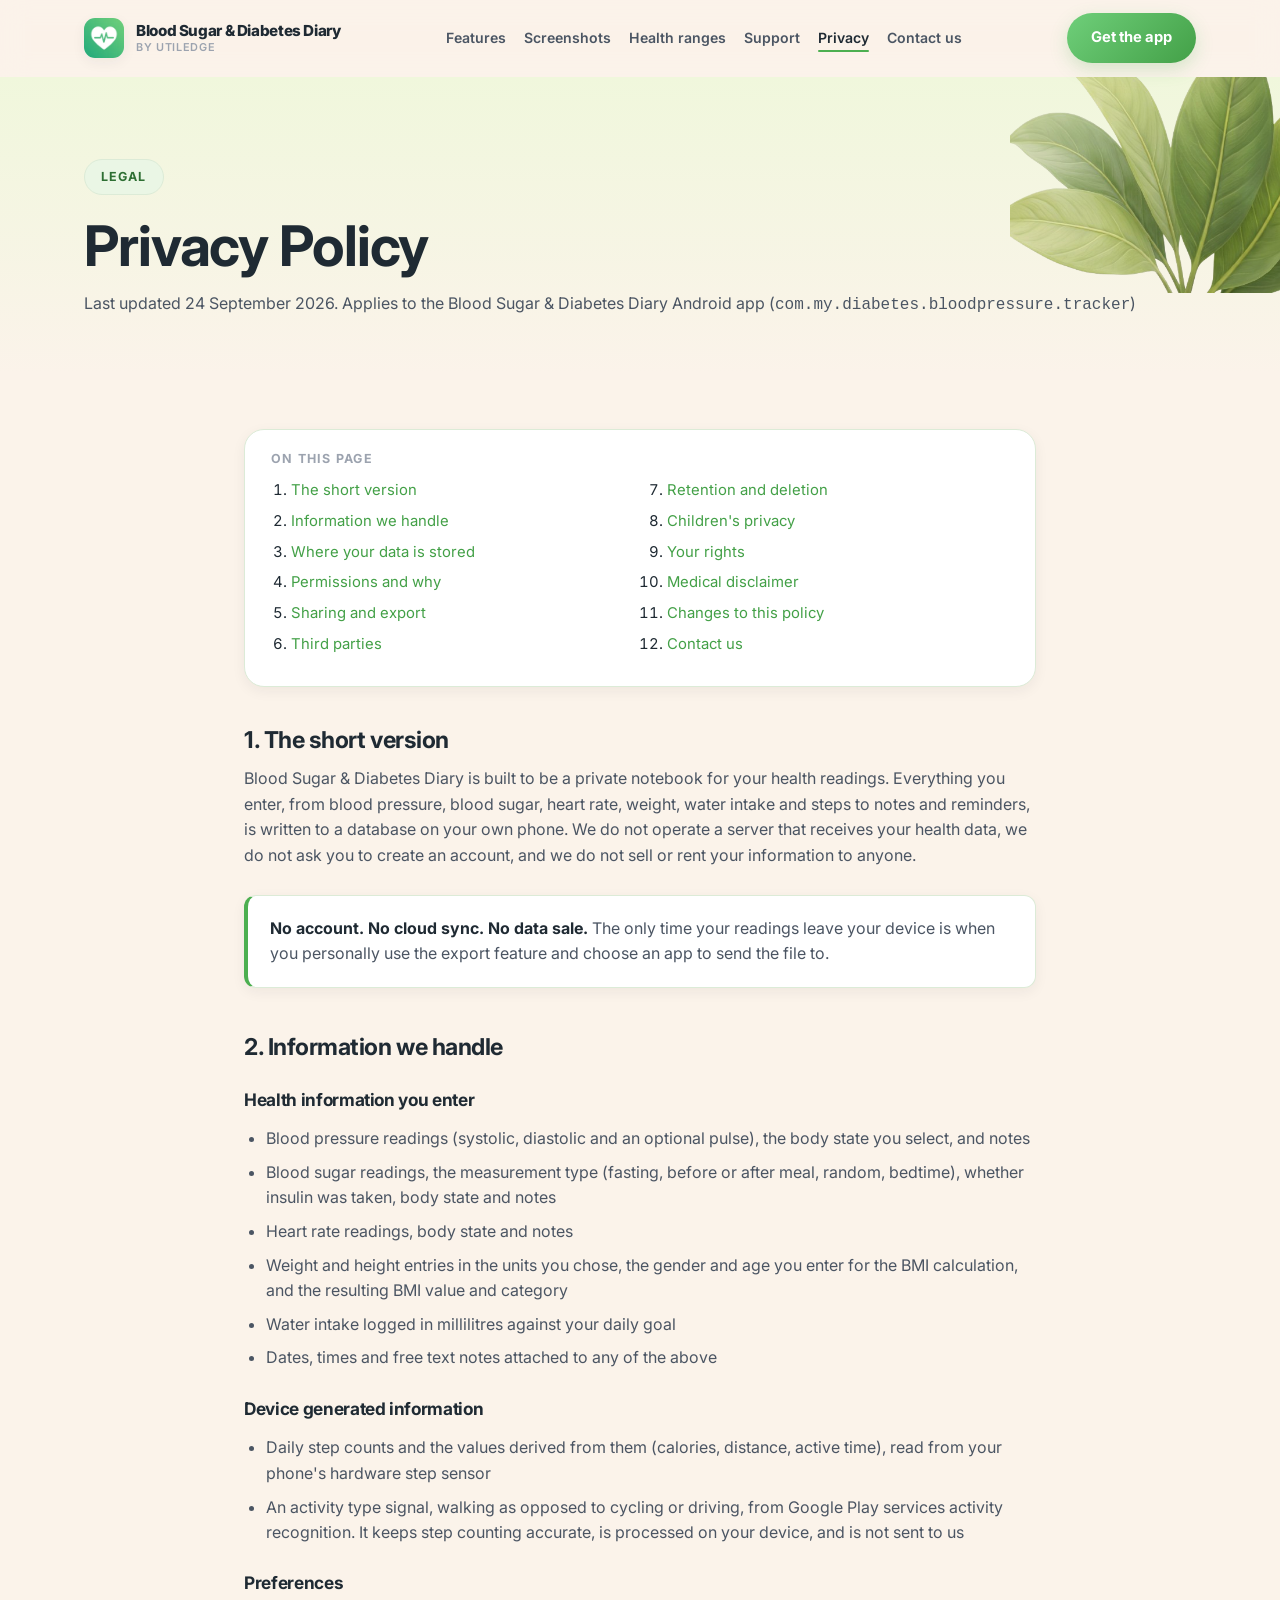
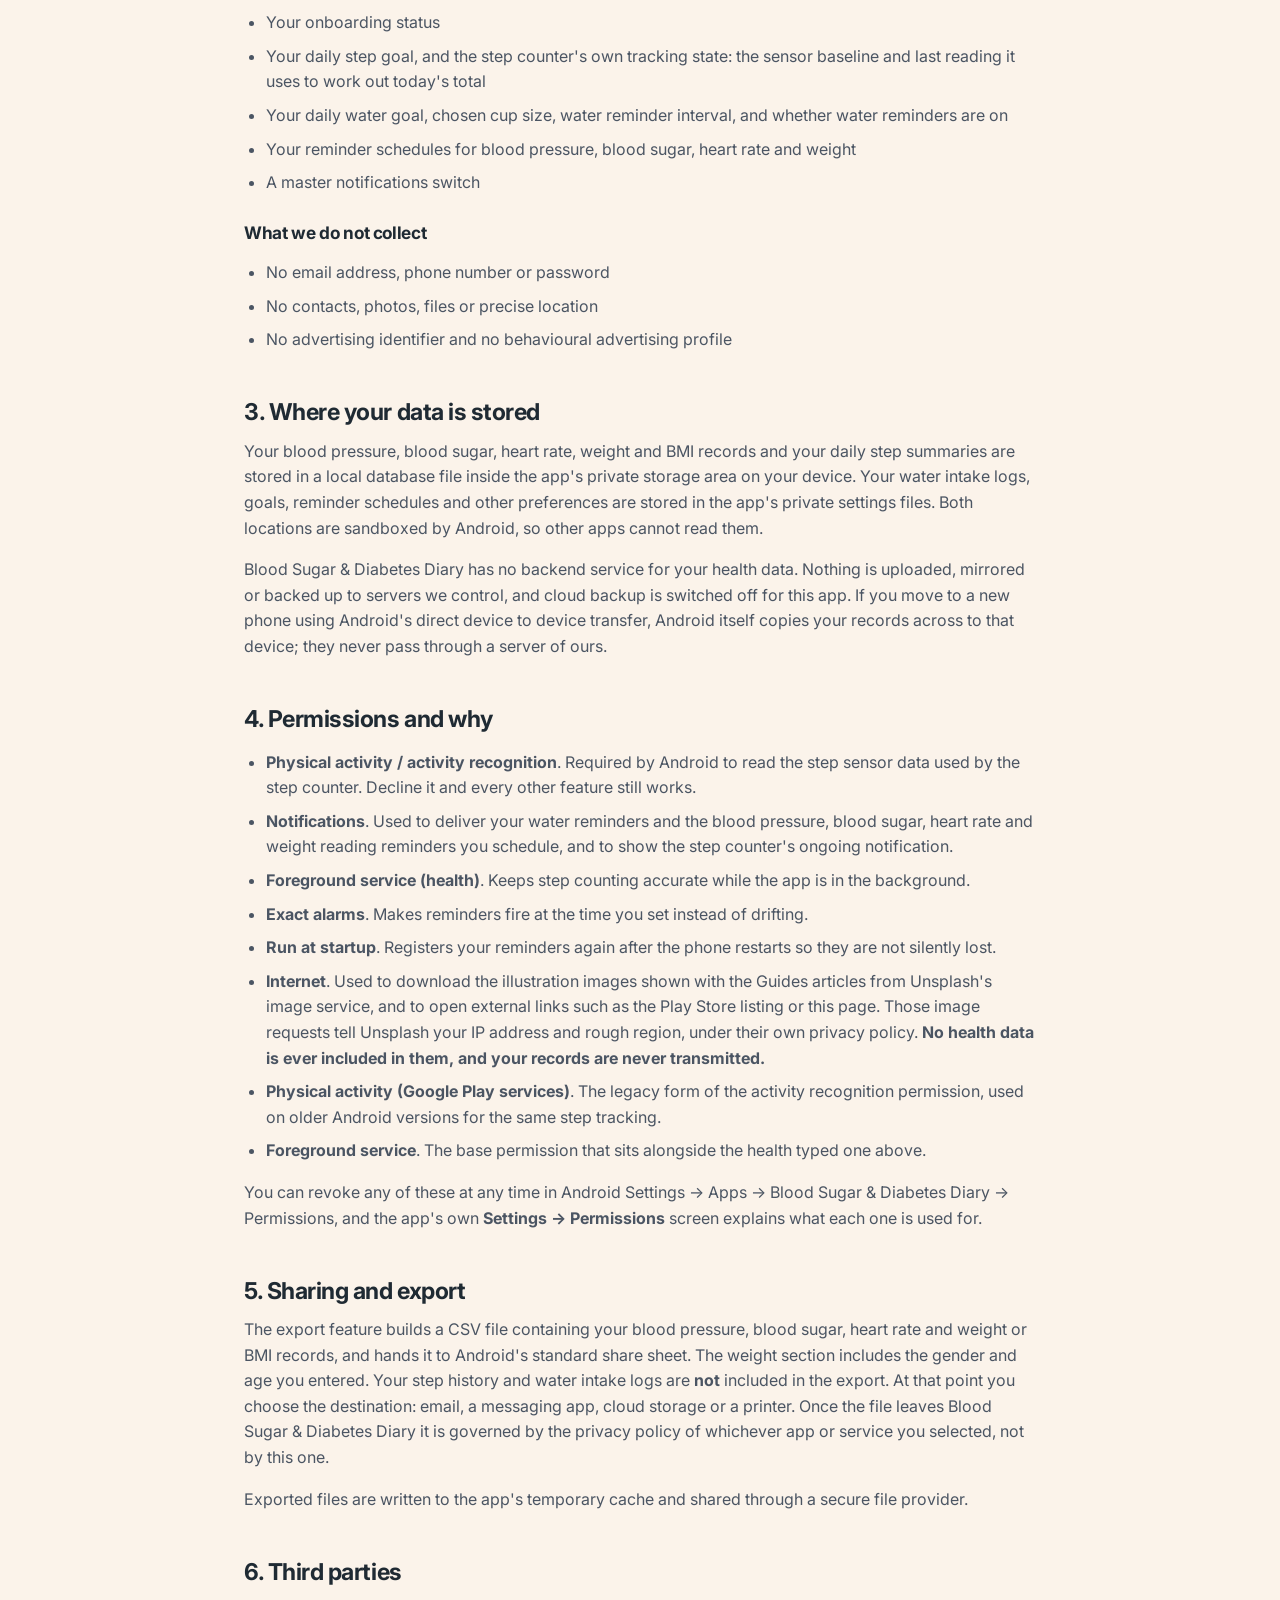
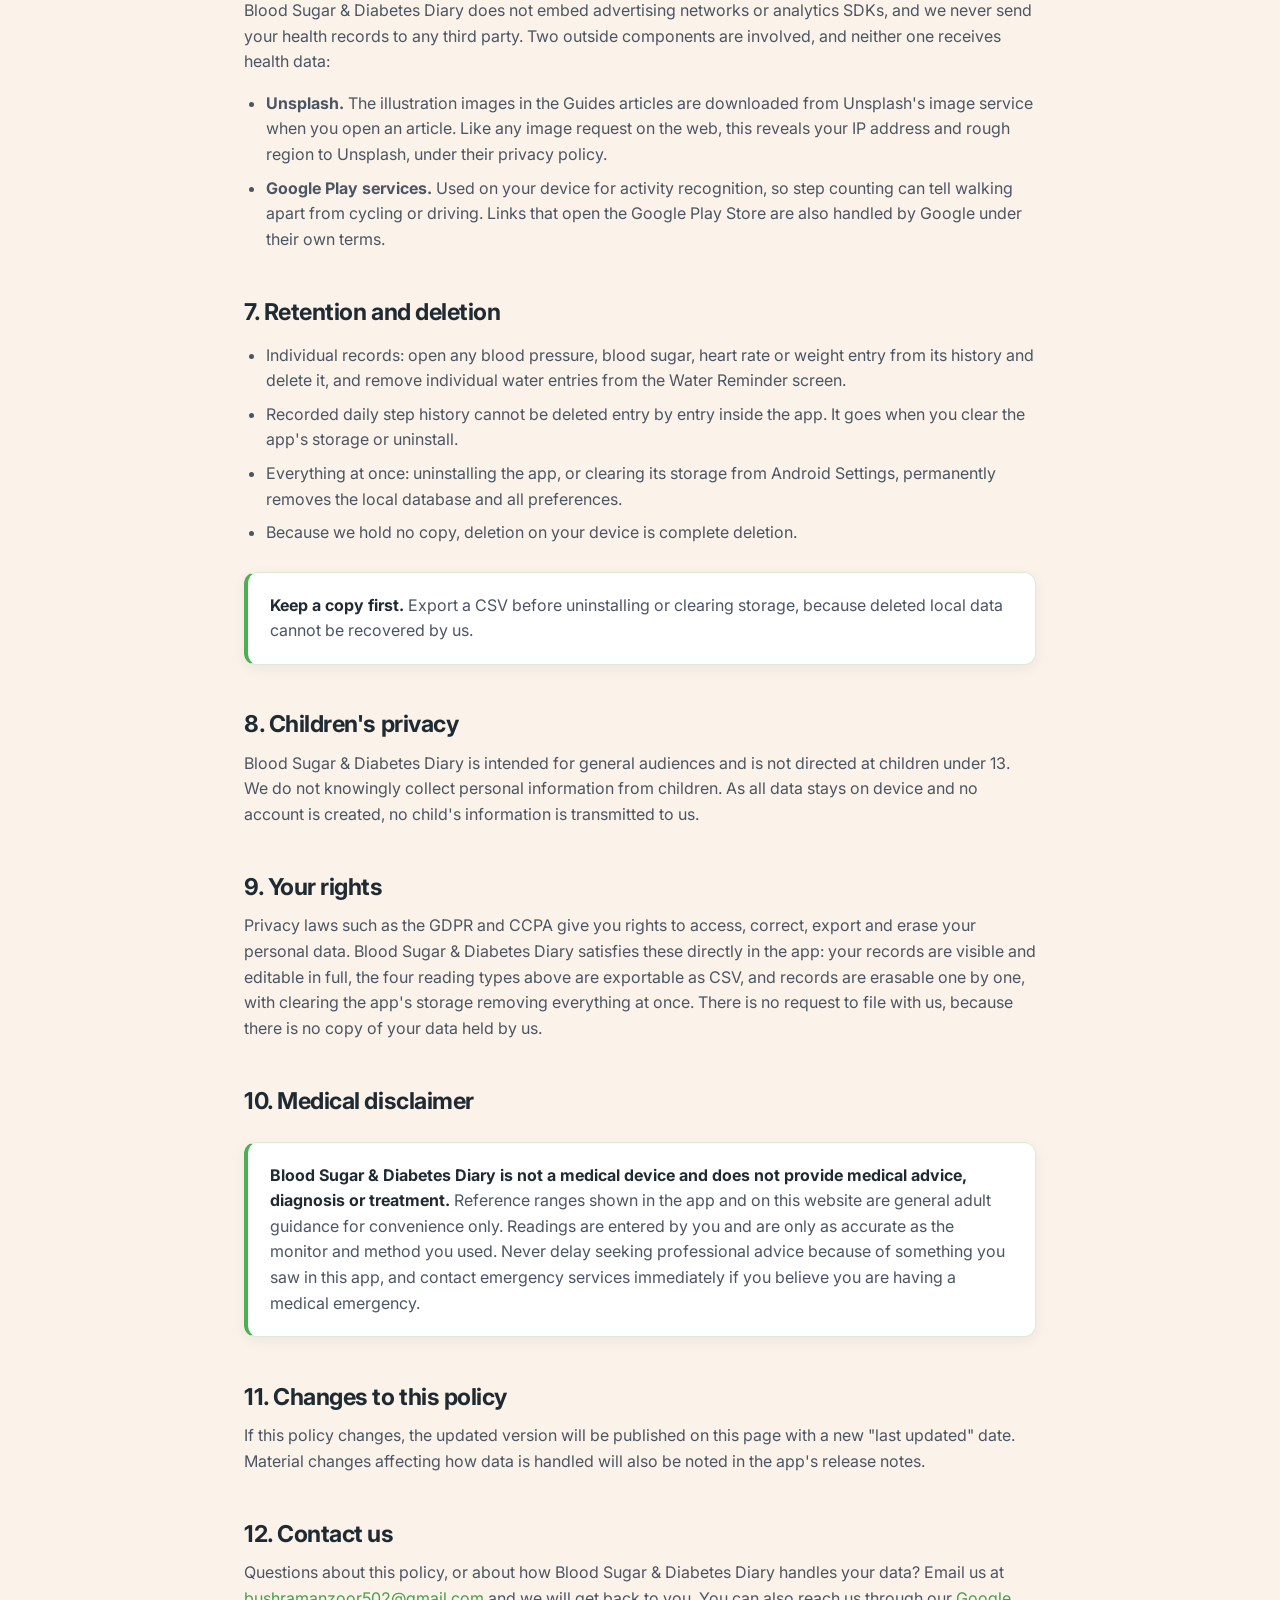
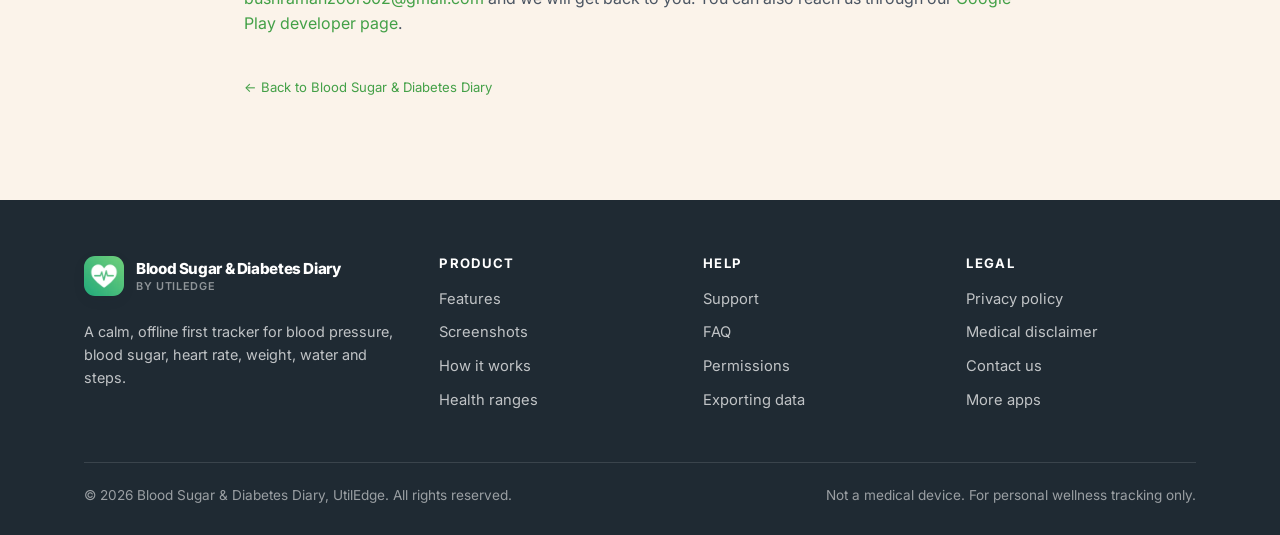
==== commit 760c20f3: "Write Contact us in full everywhere The nav said "Contact" while the footer, the CTA and the section" ====
--- a/privacy.html
+++ b/privacy.html
@@ -6,12 +6,12 @@
 <title>Privacy Policy for Blood Sugar &amp; Diabetes Diary</title>
 <meta name="description" content="How Blood Sugar &amp; Diabetes Diary handles your health data: stored locally on your device, no account, no cloud sync, no data sale.">
 <meta name="theme-color" content="#FBF3EA">
-<link rel="icon" href="assets/img/icons/launcher.webp?v=9">
-<link rel="apple-touch-icon" href="assets/img/icons/app_icon.png?v=9">
+<link rel="icon" href="assets/img/icons/launcher.webp?v=10">
+<link rel="apple-touch-icon" href="assets/img/icons/app_icon.png?v=10">
 <link rel="preconnect" href="https://fonts.googleapis.com">
 <link rel="preconnect" href="https://fonts.gstatic.com" crossorigin>
 <link href="https://fonts.googleapis.com/css2?family=Inter:wght@400;500;600;700;800;900&amp;display=swap" rel="stylesheet">
-<link rel="stylesheet" href="assets/css/style.css?v=9">
+<link rel="stylesheet" href="assets/css/style.css?v=10">
 </head>
 <body>
 
@@ -20,7 +20,7 @@
 <header class="site-header">
   <div class="wrap nav">
     <a class="brand" href="index.html">
-      <img src="assets/img/icons/launcher.webp?v=9" alt="">
+      <img src="assets/img/icons/launcher.webp?v=10" alt="">
       <span class="brand-name">Blood Sugar &amp; Diabetes Diary<small>by UtilEdge</small></span>
     </a>
 
@@ -30,7 +30,7 @@
       <li><a href="index.html#ranges">Health ranges</a></li>
       <li><a href="index.html#support">Support</a></li>
       <li><a href="privacy.html" aria-current="page">Privacy</a></li>
-      <li><a href="index.html#contact">Contact</a></li>
+      <li><a href="index.html#contact">Contact us</a></li>
     </ul>
 
     <div class="nav-cta">
@@ -43,7 +43,7 @@
 <main>
 
 <section class="page-head" id="top">
-  <img class="hero-leaves" src="assets/img/icons/leaves.png?v=9" alt="">
+  <img class="hero-leaves" src="assets/img/icons/leaves.png?v=10" alt="">
   <div class="wrap">
     <span class="eyebrow">Legal</span>
     <h1>Privacy Policy</h1>
@@ -69,7 +69,7 @@
         <li><a href="#pp-rights">Your rights</a></li>
         <li><a href="#disclaimer">Medical disclaimer</a></li>
         <li><a href="#pp-changes">Changes to this policy</a></li>
-        <li><a href="#pp-contact">Contact</a></li>
+        <li><a href="#pp-contact">Contact us</a></li>
       </ol>
     </div>
 
@@ -240,7 +240,7 @@
       release notes.
     </p>
 
-    <h2 id="pp-contact">12. Contact</h2>
+    <h2 id="pp-contact">12. Contact us</h2>
     <p>
       Questions about this policy, or about how Blood Sugar &amp; Diabetes Diary handles your data?
       Email us at <a href="mailto:bushramanzoor502@gmail.com">bushramanzoor502@gmail.com</a> and we
@@ -262,7 +262,7 @@
     <div class="footer-grid">
       <div>
         <a class="brand" href="index.html">
-          <img src="assets/img/icons/launcher.webp?v=9" alt="">
+          <img src="assets/img/icons/launcher.webp?v=10" alt="">
           <span class="brand-name">Blood Sugar &amp; Diabetes Diary<small>by UtilEdge</small></span>
         </a>
         <p class="footer-about">
@@ -311,6 +311,6 @@
 
 <a class="to-top" href="#top" aria-label="Back to top">↑</a>
 
-<script src="assets/js/main.js?v=9"></script>
+<script src="assets/js/main.js?v=10"></script>
 </body>
 </html>
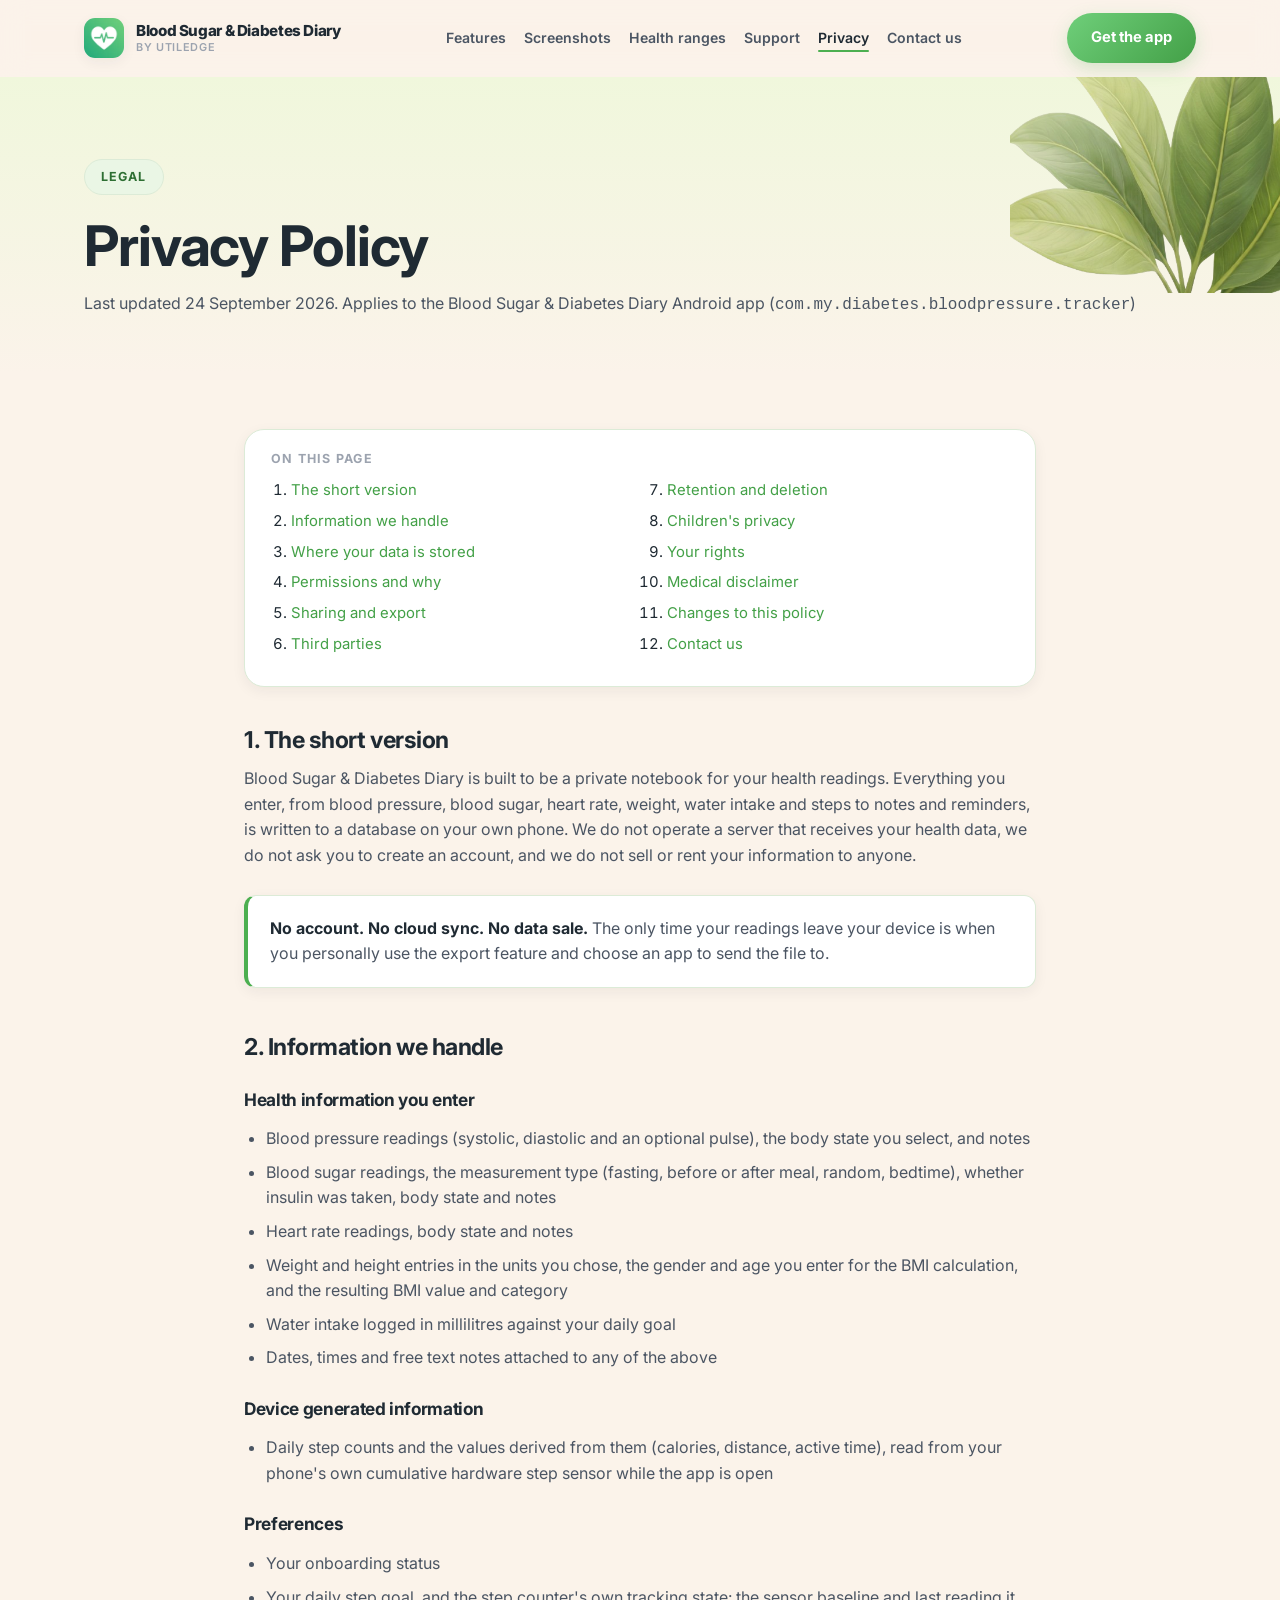
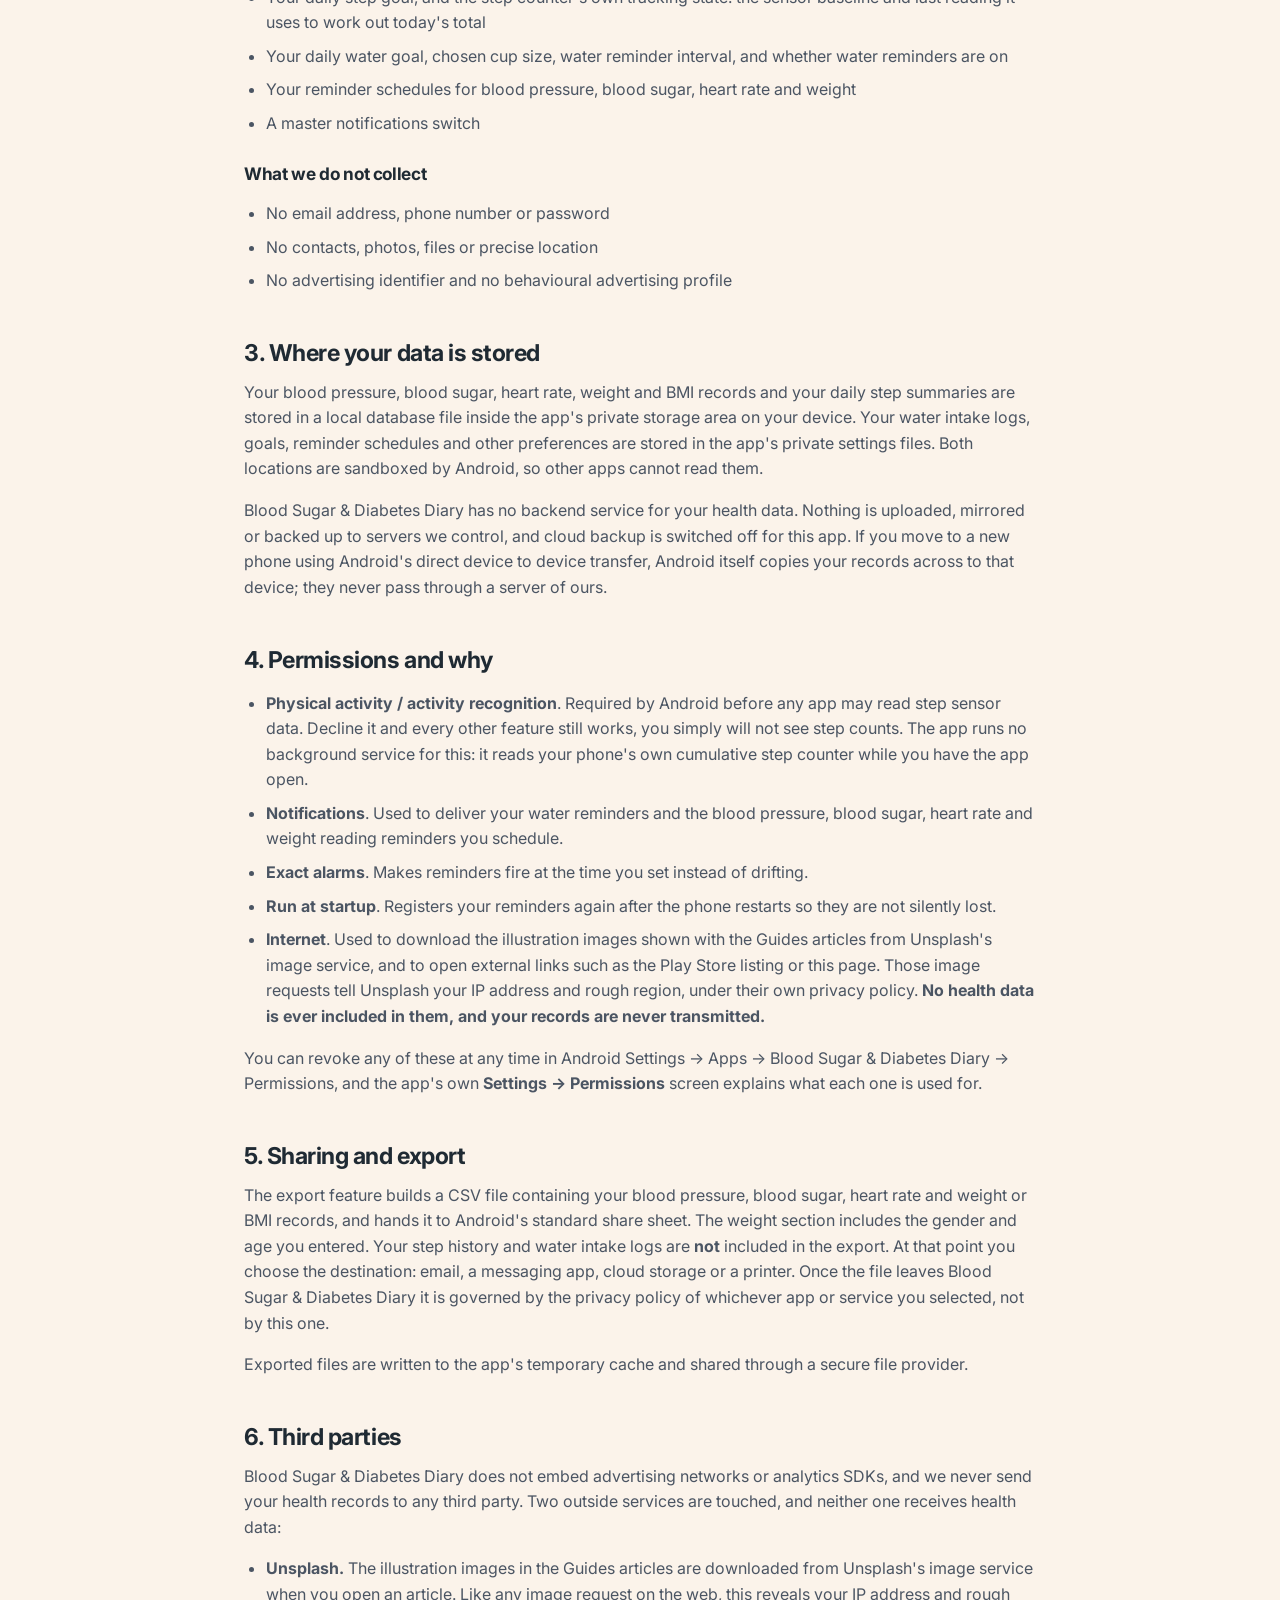
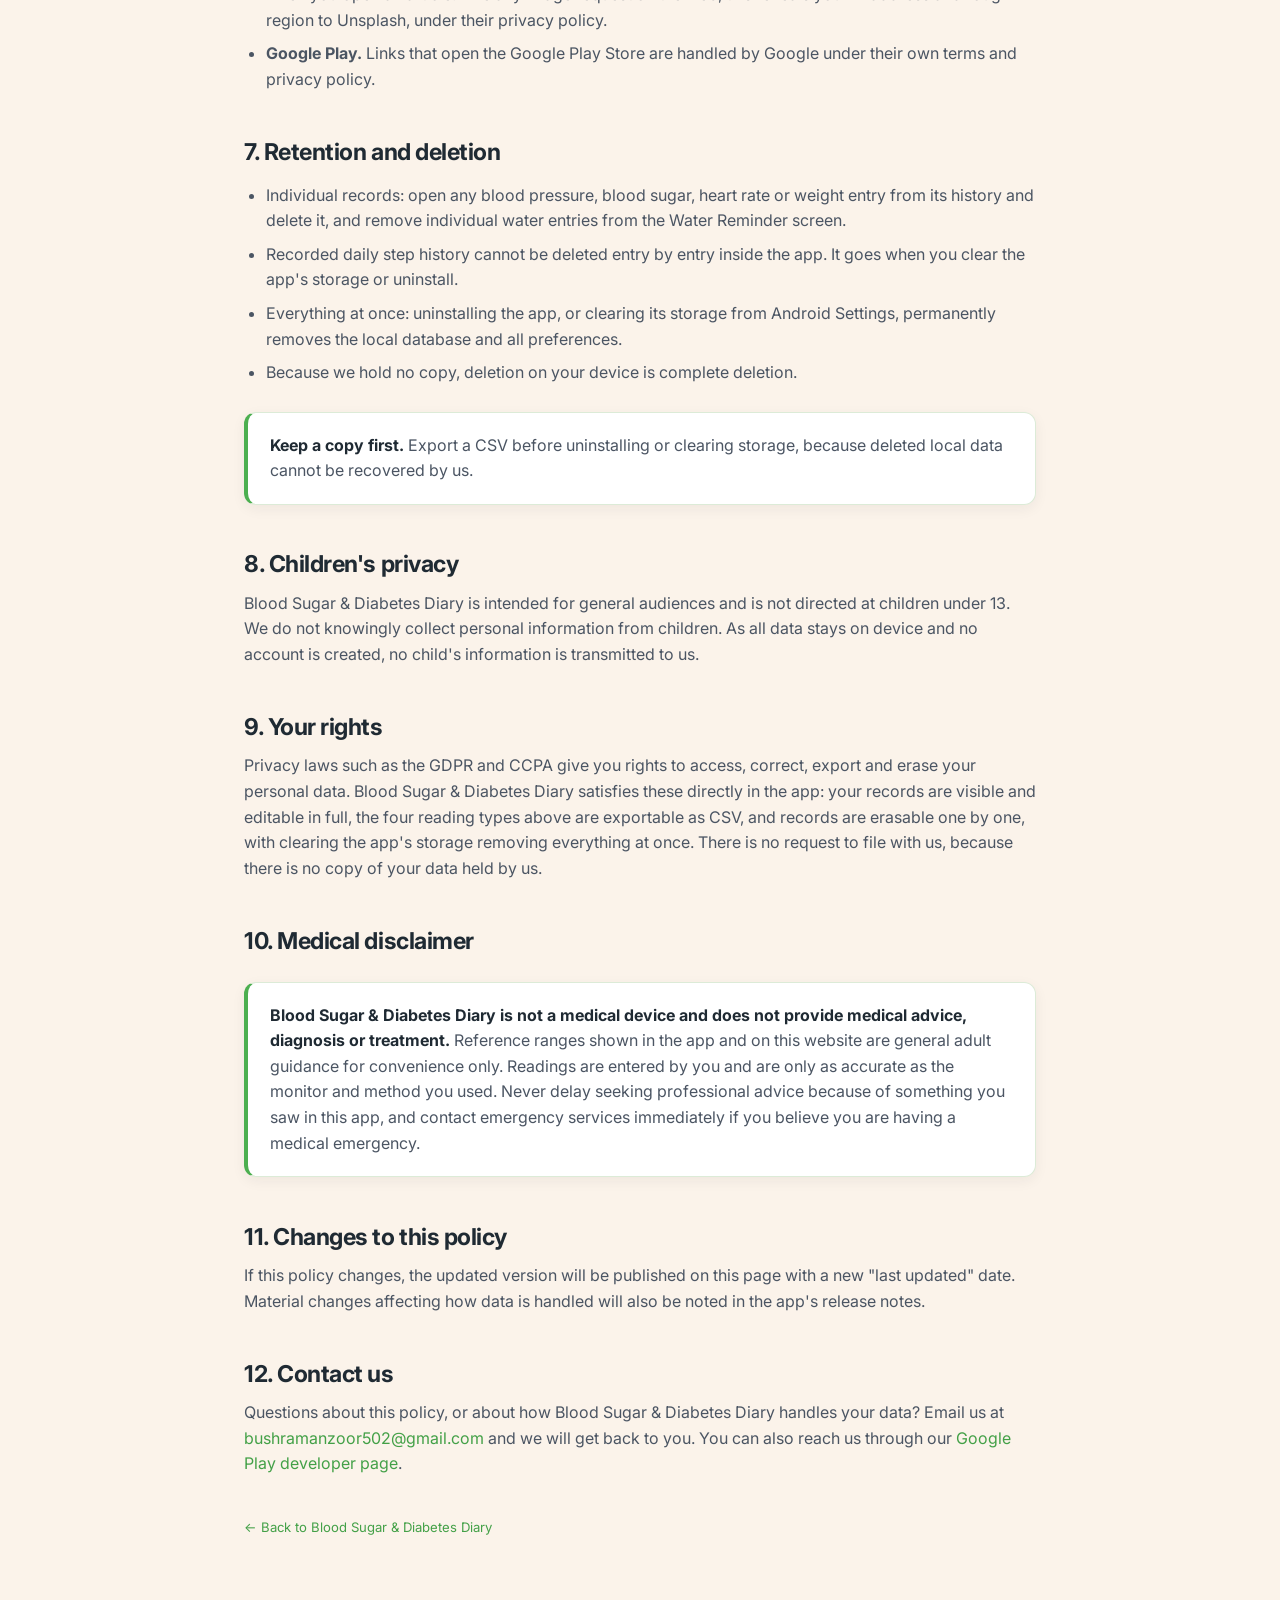
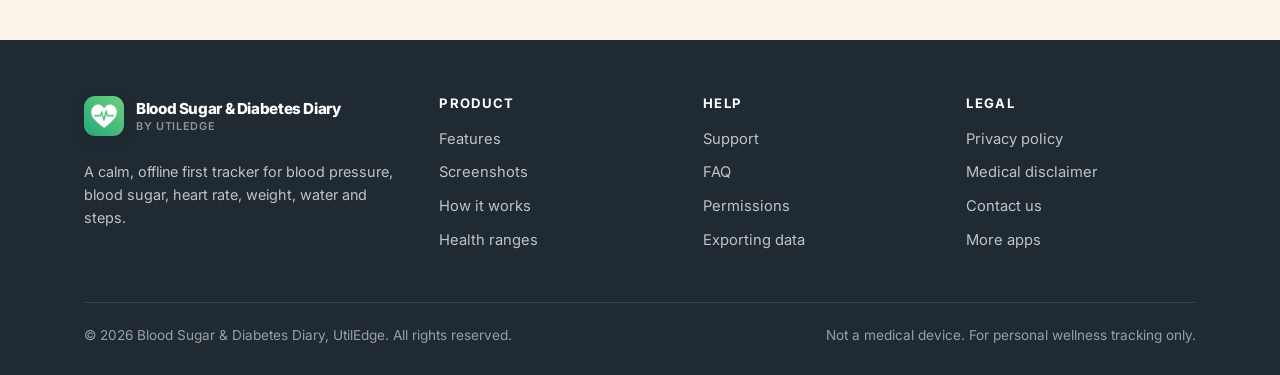
==== commit c444c373: "Match the app's five permissions, and cut Contact to one button Permissions The app now declares fiv" ====
--- a/privacy.html
+++ b/privacy.html
@@ -6,12 +6,12 @@
 <title>Privacy Policy for Blood Sugar &amp; Diabetes Diary</title>
 <meta name="description" content="How Blood Sugar &amp; Diabetes Diary handles your health data: stored locally on your device, no account, no cloud sync, no data sale.">
 <meta name="theme-color" content="#FBF3EA">
-<link rel="icon" href="assets/img/icons/launcher.webp?v=10">
-<link rel="apple-touch-icon" href="assets/img/icons/app_icon.png?v=10">
+<link rel="icon" href="assets/img/icons/launcher.webp?v=12">
+<link rel="apple-touch-icon" href="assets/img/icons/app_icon.png?v=12">
 <link rel="preconnect" href="https://fonts.googleapis.com">
 <link rel="preconnect" href="https://fonts.gstatic.com" crossorigin>
 <link href="https://fonts.googleapis.com/css2?family=Inter:wght@400;500;600;700;800;900&amp;display=swap" rel="stylesheet">
-<link rel="stylesheet" href="assets/css/style.css?v=10">
+<link rel="stylesheet" href="assets/css/style.css?v=12">
 </head>
 <body>
 
@@ -20,7 +20,7 @@
 <header class="site-header">
   <div class="wrap nav">
     <a class="brand" href="index.html">
-      <img src="assets/img/icons/launcher.webp?v=10" alt="">
+      <img src="assets/img/icons/launcher.webp?v=12" alt="">
       <span class="brand-name">Blood Sugar &amp; Diabetes Diary<small>by UtilEdge</small></span>
     </a>
 
@@ -43,7 +43,7 @@
 <main>
 
 <section class="page-head" id="top">
-  <img class="hero-leaves" src="assets/img/icons/leaves.png?v=10" alt="">
+  <img class="hero-leaves" src="assets/img/icons/leaves.png?v=12" alt="">
   <div class="wrap">
     <span class="eyebrow">Legal</span>
     <h1>Privacy Policy</h1>
@@ -102,8 +102,7 @@
 
     <h3>Device generated information</h3>
     <ul>
-      <li>Daily step counts and the values derived from them (calories, distance, active time), read from your phone's hardware step sensor</li>
-      <li>An activity type signal, walking as opposed to cycling or driving, from Google Play services activity recognition. It keeps step counting accurate, is processed on your device, and is not sent to us</li>
+      <li>Daily step counts and the values derived from them (calories, distance, active time), read from your phone's own cumulative hardware step sensor while the app is open</li>
     </ul>
 
     <h3>Preferences</h3>
@@ -139,13 +138,12 @@
 
     <h2 id="pp-permissions">4. Permissions and why</h2>
     <ul>
-      <li><strong>Physical activity / activity recognition</strong>. Required by Android to read the
-          step sensor data used by the step counter. Decline it and every other feature still works.</li>
+      <li><strong>Physical activity / activity recognition</strong>. Required by Android before any
+          app may read step sensor data. Decline it and every other feature still works, you simply
+          will not see step counts. The app runs no background service for this: it reads your
+          phone's own cumulative step counter while you have the app open.</li>
       <li><strong>Notifications</strong>. Used to deliver your water reminders and the blood pressure,
-          blood sugar, heart rate and weight reading reminders you schedule, and to show the step
-          counter's ongoing notification.</li>
-      <li><strong>Foreground service (health)</strong>. Keeps step counting accurate while the app is
-          in the background.</li>
+          blood sugar, heart rate and weight reading reminders you schedule.</li>
       <li><strong>Exact alarms</strong>. Makes reminders fire at the time you set instead of drifting.</li>
       <li><strong>Run at startup</strong>. Registers your reminders again after the phone restarts so
           they are not silently lost.</li>
@@ -154,10 +152,6 @@
           listing or this page. Those image requests tell Unsplash your IP address and rough region,
           under their own privacy policy. <strong>No health data is ever included in them, and your
           records are never transmitted.</strong></li>
-      <li><strong>Physical activity (Google Play services)</strong>. The legacy form of the activity
-          recognition permission, used on older Android versions for the same step tracking.</li>
-      <li><strong>Foreground service</strong>. The base permission that sits alongside the health
-          typed one above.</li>
     </ul>
     <p>
       You can revoke any of these at any time in Android Settings → Apps → Blood Sugar &amp; Diabetes Diary →
@@ -178,16 +172,15 @@
     <h2 id="pp-thirdparty">6. Third parties</h2>
     <p>
       Blood Sugar &amp; Diabetes Diary does not embed advertising networks or analytics SDKs, and we
-      never send your health records to any third party. Two outside components are involved, and
+      never send your health records to any third party. Two outside services are touched, and
       neither one receives health data:
     </p>
     <ul>
       <li><strong>Unsplash.</strong> The illustration images in the Guides articles are downloaded from
           Unsplash's image service when you open an article. Like any image request on the web, this
           reveals your IP address and rough region to Unsplash, under their privacy policy.</li>
-      <li><strong>Google Play services.</strong> Used on your device for activity recognition, so step
-          counting can tell walking apart from cycling or driving. Links that open the Google Play Store
-          are also handled by Google under their own terms.</li>
+      <li><strong>Google Play.</strong> Links that open the Google Play Store are handled by Google
+          under their own terms and privacy policy.</li>
     </ul>
 
     <h2 id="pp-retention">7. Retention and deletion</h2>
@@ -262,7 +255,7 @@
     <div class="footer-grid">
       <div>
         <a class="brand" href="index.html">
-          <img src="assets/img/icons/launcher.webp?v=10" alt="">
+          <img src="assets/img/icons/launcher.webp?v=12" alt="">
           <span class="brand-name">Blood Sugar &amp; Diabetes Diary<small>by UtilEdge</small></span>
         </a>
         <p class="footer-about">
@@ -311,6 +304,6 @@
 
 <a class="to-top" href="#top" aria-label="Back to top">↑</a>
 
-<script src="assets/js/main.js?v=10"></script>
+<script src="assets/js/main.js?v=12"></script>
 </body>
 </html>
--- a/assets/css/style.css
+++ b/assets/css/style.css
@@ -721,38 +721,77 @@
 }
 .btn-primary.btn-sm { padding: 13px 24px; }
 
-/* ---------- Contact ---------- */
+/* ---------- Contact ----------
+   A two panel card: the product mark and reassurance on a tinted side, the address
+   and the single action on white. One button only, so there is no ambiguity about
+   which one actually sends mail. */
 .contact-card {
+  display: grid;
+  grid-template-columns: .85fr 1.15fr;
+  align-items: stretch;
+  max-width: 820px;
+  margin-inline: auto;
   background: var(--white);
   border: 1px solid var(--green-border);
   border-radius: var(--radius-lg);
-  padding: clamp(32px, 5vw, 52px);
   box-shadow: var(--card-shadow);
+  overflow: hidden;
+}
+
+.contact-side {
+  background: linear-gradient(160deg, var(--hero-wash), var(--green-tint));
+  border-right: 1px solid var(--green-border);
+  padding: clamp(28px, 4vw, 42px);
+  display: flex;
+  flex-direction: column;
+  justify-content: center;
+  gap: 16px;
   text-align: center;
-  max-width: 720px;
+}
+.contact-mark {
+  width: 72px; height: 72px; border-radius: 20px;
   margin-inline: auto;
-  position: relative;
-  overflow: hidden;
-}
-.contact-card > * { position: relative; z-index: 1; }
-
-.contact-mark {
-  width: 64px; height: 64px; border-radius: 18px;
-  margin: 0 auto 18px; box-shadow: var(--card-shadow-sm);
+  box-shadow: 0 8px 20px rgba(46, 111, 51, .18);
+}
+.contact-tagline {
+  margin: 0;
+  font-size: .92rem;
+  font-weight: 600;
+  color: var(--green-deep);
+  line-height: 1.5;
+}
+
+.contact-main {
+  padding: clamp(28px, 4vw, 42px);
+  display: flex;
+  flex-direction: column;
+  justify-content: center;
+  text-align: left;
 }
 .contact-label {
-  font-size: .78rem; font-weight: 700; letter-spacing: .09em;
-  text-transform: uppercase; color: var(--muted); margin: 0 0 6px;
+  font-size: .74rem; font-weight: 800; letter-spacing: .1em;
+  text-transform: uppercase; color: var(--muted); margin: 0 0 8px;
 }
 .contact-address {
-  font-size: clamp(1.15rem, 3.2vw, 1.6rem);
+  display: inline-block;
+  font-size: clamp(1.05rem, 2.4vw, 1.35rem);
   font-weight: 800; letter-spacing: -.02em;
-  color: var(--ink); margin: 0 0 26px;
+  color: var(--ink);
+  margin: 0 0 22px;
   word-break: break-all;
-}
-.contact-actions {
-  display: flex; flex-wrap: wrap; gap: 12px; justify-content: center;
-  margin-bottom: 18px;
-}
-.contact-card .note-small { margin: 0; }
-.contact-card .note-small.is-copied { color: var(--green-dark); font-weight: 700; }
+  border-bottom: 2px solid var(--green-border);
+  padding-bottom: 3px;
+  transition: color .18s ease, border-color .18s ease;
+}
+.contact-address:hover { color: var(--green-dark); border-color: var(--green); }
+
+.contact-btn { align-self: flex-start; }
+.contact-hint { margin: 16px 0 0; max-width: 42ch; }
+
+@media (max-width: 720px) {
+  .contact-card { grid-template-columns: 1fr; }
+  .contact-side { border-right: 0; border-bottom: 1px solid var(--green-border); }
+  .contact-main { text-align: center; }
+  .contact-btn { align-self: center; }
+  .contact-hint { margin-inline: auto; }
+}
